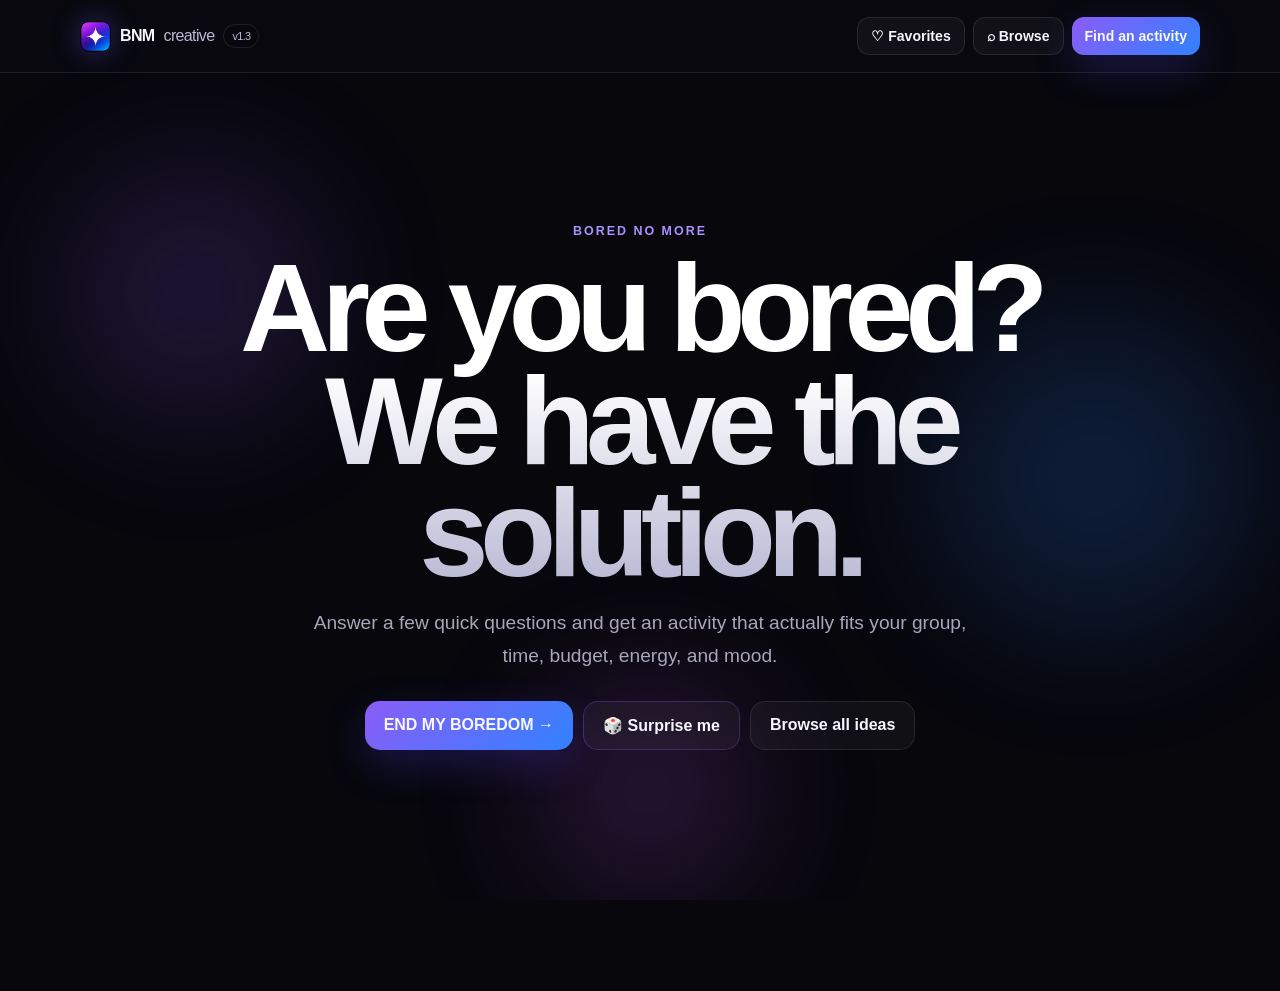
==== index.html @ ad3e674c "Add files via upload" ====
<!doctype html>
<html lang="en">
<head>
  <meta charset="utf-8">
  <meta name="viewport" content="width=device-width,initial-scale=1">
  <meta name="description" content="BNMcreative helps you spend less time scrolling and more time living.">
  <title>BNMcreative — Bored No More</title>
  <link rel="icon" href="assets/favicon.ico?v=1.3" sizes="any">
  <link rel="icon" type="image/png" sizes="32x32" href="assets/favicon-32.png?v=1.3">
  <link rel="apple-touch-icon" href="assets/favicon-192.png?v=1.3">
  <link rel="stylesheet" href="css/variables.css?v=1.3">
  <link rel="stylesheet" href="css/base.css?v=1.3">
  <link rel="stylesheet" href="css/components.css?v=1.3">
  <link rel="stylesheet" href="css/pages.css?v=1.3">

  <!-- Microsoft Clarity analytics -->
  <script type="text/javascript">
    (function(c,l,a,r,i,t,y){
      c[a]=c[a]||function(){(c[a].q=c[a].q||[]).push(arguments)};
      t=l.createElement(r);t.async=1;t.src="https://www.clarity.ms/tag/"+i;
      y=l.getElementsByTagName(r)[0];y.parentNode.insertBefore(t,y);
    })(window, document, "clarity", "script", "xzwenpchvf");
  </script>
</head>
<body>
  <div class="noise"></div>
  <div class="orbs"><span class="orb one"></span><span class="orb two"></span><span class="orb three"></span></div>

  <header class="site-header">
    <div class="container header-inner">
      <button class="logo btn-reset" id="logoHome" aria-label="Go home"><img class="logo-icon" src="assets/favicon-192.png?v=1.3" alt="">BNM<span>creative</span><span class="version">v1.3</span></button>
      <div class="nav-actions">
        <button class="btn btn-ghost btn-small" id="favoritesNav">♡ <span class="label">Favorites</span></button>
        <button class="btn btn-ghost btn-small" id="browseNav">⌕ <span class="label">Browse</span></button>
        <button class="btn btn-primary btn-small" id="startNav">Find an activity</button>
      </div>
    </div>
  </header>

  <main>
    <section id="home" class="page">
      <div class="hero container">
        <div class="hero-content">
          <div class="eyebrow">Bored No More</div>
          <h1>Are you bored?<br>We have the solution.</h1>
          <p>Answer a few quick questions and get an activity that actually fits your group, time, budget, energy, and mood.</p>
          <div class="hero-actions">
            <button class="btn btn-primary" id="startHero">END MY BOREDOM →</button>
            <button class="btn btn-ghost surprise-btn" id="surpriseHero">🎲 Surprise me</button>
            <button class="btn btn-ghost" id="browseHero">Browse all ideas</button>
          </div>
        </div>
      </div>
    </section>

    <section id="questionnaire" class="hidden">
      <div class="question-wrap">
        <div class="panel question-panel">
          <div class="question-head"><span id="questionPercent">0% Complete</span><span id="questionLabel"></span></div>
          <div class="progress-shell"><div class="progress-fill" id="progressFill" style="width:0%"></div></div>
          <h2 id="questionTitle"></h2>
          <div class="options" id="options"></div>
          <div class="question-actions question-actions-back">
            <button class="btn btn-ghost" id="backQuestion">← Back</button>
          </div>
        </div>
      </div>
    </section>

    <section id="loading" class="loading hidden">
      <div>
        <div class="ring"></div>
        <div class="eyebrow">Building your match</div>
        <h2>Finding your perfect activity...</h2>
        <p class="loading-message" id="loadingMessage">Reading your answers...</p>
        <div class="checks">
          <div class="check">Group size understood</div>
          <div class="check">Time and budget compared</div>
          <div class="check">Energy and mood matched</div>
          <div class="check">Best activities ranked</div>
        </div>
      </div>
    </section>

    <section id="results" class="hidden">
      <div class="results-wrap">
        <div class="results-head">
          <div class="eyebrow">Your best match</div>
          <h1>Let's cure that boredom.</h1>
          <p>Only the important information is shown first. Open details when you're ready.</p>
        </div>
        <div id="resultCard"></div>
      </div>
    </section>

    <section id="departure" class="hidden">
      <div class="departure-wrap">
        <div class="departure-mark">✦</div>
        <div class="eyebrow" id="departureEyebrow">Mission accepted</div>
        <h1 id="departureTitle">Go make a memory.</h1>
        <p id="departureCopy">We'll be here when you get back.</p>
        <div class="departure-activity" id="departureActivity"></div>
        <div class="hero-actions">
          <button class="btn btn-primary" id="cameBackButton">I'm back — we did it</button>
          <button class="btn btn-ghost" id="departureHome">I'll come back later</button>
        </div>
      </div>
    </section>

    <section id="complete" class="hidden">
      <div class="complete-wrap">
        <div class="complete-card panel">
          <div class="complete-spark">✦</div>
          <div class="eyebrow">Adventure complete</div>
          <h1 id="completeTitle">How was it?</h1>
          <p id="completeCopy">Give it a quick rating. That's all we need.</p>
          <div class="rating-stars" id="ratingStars" aria-label="Rate this adventure from 1 to 5 stars">
            <button type="button" data-rating="1" aria-label="1 star">★</button>
            <button type="button" data-rating="2" aria-label="2 stars">★</button>
            <button type="button" data-rating="3" aria-label="3 stars">★</button>
            <button type="button" data-rating="4" aria-label="4 stars">★</button>
            <button type="button" data-rating="5" aria-label="5 stars">★</button>
          </div>
          <p class="rating-response" id="ratingResponse"></p>
          <button class="btn btn-primary hidden" id="finishComplete">Back to BNM</button>
        </div>
      </div>
    </section>

    <section id="favorites" class="hidden">
      <div class="browse-wrap">
        <div class="browse-head">
          <div>
            <div class="eyebrow">Saved for later</div>
            <h1>Your favorites.</h1>
            <p>The adventures that made you stop and think, “yeah, I'd do that.”</p>
          </div>
          <button class="btn btn-primary" id="favoritesMatch">Find something new</button>
        </div>
        <div class="result-count" id="favoriteCount"></div>
        <div class="activity-grid" id="favoriteGrid"></div>
      </div>
    </section>

    <section id="browse" class="hidden">
      <div class="browse-wrap">
        <div class="browse-head">
          <div>
            <div class="eyebrow">Activity library</div>
            <h1>Browse ideas.</h1>
            <p>Search and filter without answering the questionnaire.</p>
          </div>
          <div class="browse-head-actions">
            <button class="btn btn-ghost" id="surpriseBrowse">🎲 Surprise me</button>
            <button class="btn btn-primary" id="browseStart">Get a personal match</button>
          </div>
        </div>

        <section class="weekly-section" aria-labelledby="weeklyTitle">
          <div class="section-title-row">
            <div><div class="eyebrow">The weekly edit</div><h2 id="weeklyTitle">This Week's Picks</h2><p>Hand-picked adventures we genuinely think are worth your time.</p></div>
          </div>
          <div class="featured-track" id="featuredTrack"></div>
        </section>

        <section class="spotlight" id="adventureSpotlight"></section>

        <section class="library-section">
          <div class="library-heading"><div><div class="eyebrow">The full collection</div><h2>Find your kind of fun.</h2></div><span class="library-note">No endless scrolling required.</span></div>
          <div class="filter-panel panel">
            <label class="search-shell"><span>⌕</span><input id="searchInput" type="search" placeholder="Search by activity, mood, or supplies..."></label>
            <div class="filter-groups" id="filterGroups"></div>
            <button class="clear-filters" id="clearFilters" type="button">Clear filters</button>
          </div>
          <div class="result-count" id="resultCount"></div>
          <div class="activity-grid" id="activityGrid"></div>
        </section>
      </div>
    </section>
  </main>

  <script src="data/activities.js?v=1.3"></script>
  <script src="data/featured.js?v=1.3"></script>
  <script src="js/personality.js?v=1.3"></script>
  <script src="js/matching.js?v=1.3"></script>
  <script src="js/cards.js?v=1.3"></script>
  <script src="js/questionnaire.js?v=1.3"></script>
  <script src="js/browse.js?v=1.3"></script>
  <script src="js/storage.js?v=1.3"></script>
  <script src="js/adventure.js?v=1.3"></script>
  <script src="js/app.js?v=1.3"></script>
</body>
</html>
---- css/variables.css ----
:root{
  --bg:#07070c;--panel:#11111b;--panel2:#171726;--text:#f8f7ff;--muted:#a8a6ba;
  --line:#ffffff18;--purple:#8b5cf6;--blue:#3182ff;--green:#6ce6a5;--danger:#ff6b82;
  --shadow:0 30px 90px #0009;--radius:24px;
}
---- css/base.css ----
*{box-sizing:border-box}
html{scroll-behavior:smooth}
body{margin:0;min-height:100vh;background:var(--bg);color:var(--text);font-family:Inter,Arial,sans-serif;overflow-x:hidden}
button,input,select{font:inherit}
button{color:inherit}
button:focus-visible,input:focus-visible,select:focus-visible{outline:3px solid #aa8cff;outline-offset:3px}
a{color:inherit}
.hidden{display:none!important}
.container{width:min(1120px,calc(100% - 32px));margin:auto}
.noise{position:fixed;inset:0;z-index:-2;pointer-events:none;opacity:.16;background-image:radial-gradient(#fff .55px,transparent .55px);background-size:18px 18px;mask-image:linear-gradient(#000,transparent 95%)}
.orbs{position:fixed;inset:0;z-index:-3;overflow:hidden;pointer-events:none}
.orb{position:absolute;border-radius:50%;filter:blur(70px);opacity:.18;animation:float 13s ease-in-out infinite}
.orb.one{width:260px;height:260px;background:var(--purple);left:5%;top:18%}
.orb.two{width:320px;height:320px;background:var(--blue);right:2%;top:35%;animation-delay:-5s}
.orb.three{width:220px;height:220px;background:#c85cff;left:42%;bottom:0;animation-delay:-9s}
@keyframes float{50%{transform:translate3d(20px,-24px,0)}}
@keyframes pageIn{from{opacity:0;transform:translateY(12px) scale(.992)}to{opacity:1;transform:none}}
.page{animation:pageIn .42s cubic-bezier(.2,.8,.2,1)}
@media(prefers-reduced-motion:reduce){*,*:before,*:after{animation-duration:.01ms!important;animation-iteration-count:1!important;transition-duration:.01ms!important;scroll-behavior:auto!important}}
---- css/components.css ----
.site-header{position:sticky;top:0;z-index:20;background:#090910cc;backdrop-filter:blur(16px);border-bottom:1px solid var(--line)}
.header-inner{height:72px;display:flex;align-items:center;justify-content:space-between;gap:16px}
.logo{display:flex;align-items:center;gap:9px;font-weight:900;letter-spacing:-.04em}
.logo-icon{width:31px;height:31px;border-radius:10px;object-fit:cover;box-shadow:0 0 28px #725cff66}
.logo span{color:#bdb9d8;font-weight:500}
.version{font-size:.68rem;color:#a7a9bc;border:1px solid var(--line);padding:5px 8px;border-radius:99px}
.nav-actions{display:flex;gap:8px}
.btn{position:relative;overflow:hidden;border:0;border-radius:15px;padding:14px 19px;font-weight:800;cursor:pointer;transition:.2s;user-select:none}
.btn:active{transform:translateY(1px) scale(.985)}
.btn:disabled{opacity:.42;cursor:not-allowed}
.btn:after{content:"";position:absolute;inset:0;background:linear-gradient(115deg,transparent 25%,#ffffff29 48%,transparent 70%);transform:translateX(-130%);transition:transform .55s}
.btn:hover:after{transform:translateX(130%)}
.btn-primary{background:linear-gradient(135deg,var(--purple),var(--blue));box-shadow:0 14px 40px #5948ff3d}
.btn-primary:hover{transform:translateY(-2px);box-shadow:0 18px 50px #5948ff55}
.btn-ghost{background:#ffffff0a;border:1px solid var(--line)}
.btn-ghost:hover{background:#ffffff11;border-color:#ffffff30}
.btn-small{padding:10px 13px;border-radius:12px;font-size:.88rem}
.eyebrow{font-size:.78rem;font-weight:900;letter-spacing:.16em;color:#a991ff;text-transform:uppercase}
.panel{background:linear-gradient(145deg,#171725e8,#0e0e17ef);backdrop-filter:blur(18px);border:1px solid #ffffff20;border-radius:30px;box-shadow:var(--shadow),0 1px 0 #ffffff17 inset}
.chip{display:inline-flex;align-items:center;gap:6px;border:1px solid var(--line);background:#ffffff08;border-radius:999px;padding:8px 11px;font-size:.82rem;color:#d7d5e4}
.match-chip{background:linear-gradient(135deg,#8b5cf62b,#3182ff22);border-color:#9b7cff55;color:#dcd4ff;font-weight:800}
.activity-card{position:relative;overflow:hidden;background:linear-gradient(145deg,#19192b,#0d0d15);border:1px solid #ffffff20;border-radius:28px;padding:26px;box-shadow:0 28px 80px #0008,0 1px 0 #ffffff14 inset}
.activity-card:before{content:"";position:absolute;width:220px;height:220px;border-radius:50%;background:linear-gradient(135deg,var(--purple),var(--blue));filter:blur(80px);opacity:.10;right:-90px;top:-80px;pointer-events:none}
.activity-top{display:flex;justify-content:space-between;gap:18px;align-items:flex-start}
.activity-icon{font-size:2.3rem;line-height:1}
.activity-card h2,.activity-card h3{margin:10px 0 7px;letter-spacing:-.035em}
.activity-card p{color:var(--muted);line-height:1.6}
.meta-row{display:flex;gap:8px;flex-wrap:wrap;margin:18px 0}
.card-actions{display:flex;gap:10px;flex-wrap:wrap}
.details{margin-top:20px;padding-top:20px;border-top:1px solid var(--line);animation:pageIn .25s ease}
.detail-grid{display:grid;grid-template-columns:1fr 1fr;gap:18px}
.detail-section h4{margin:0 0 9px;font-size:.82rem;letter-spacing:.11em;text-transform:uppercase;color:#a991ff}
.detail-section ul,.detail-section ol{margin:0;padding-left:20px;color:#d8d7e1;line-height:1.7}
.why-box{grid-column:1/-1;border:1px solid #8b5cf63d;background:#8b5cf612;border-radius:16px;padding:14px;color:#dcd5ff}
.empty{padding:55px 20px;text-align:center;color:var(--muted)}
.search{width:100%;border:1px solid var(--line);background:#ffffff09;color:#fff;border-radius:15px;padding:14px 16px}
select.search option{background:#171725}
.filter-row{display:grid;grid-template-columns:2fr repeat(4,1fr);gap:10px}
.result-count{color:var(--muted);font-size:.9rem;margin:15px 0}
@media(max-width:800px){.filter-row{grid-template-columns:1fr 1fr}.filter-row .wide{grid-column:1/-1}.detail-grid{grid-template-columns:1fr}}
@media(max-width:580px){.nav-actions .label{display:none}.activity-top{flex-direction:column}.card-actions .btn{width:100%}.filter-row{grid-template-columns:1fr}.filter-row .wide{grid-column:auto}}

.btn-reset{border:0;background:none;color:inherit;padding:0;cursor:pointer}

.activity-card{transition:transform .28s ease,border-color .28s ease,box-shadow .28s ease;animation:cardRise .55s both;animation-delay:var(--delay,0ms)}
.activity-card:hover{transform:translateY(-6px);border-color:#9f83ff66;box-shadow:0 34px 95px #000a,0 0 45px #704cff18}
@keyframes cardRise{from{opacity:0;transform:translateY(16px)}to{opacity:1;transform:none}}
.search-shell{display:flex;align-items:center;gap:10px;border:1px solid #ffffff22;background:#08081188;border-radius:18px;padding:0 16px;transition:.2s}
.search-shell:focus-within{border-color:#9476ff99;box-shadow:0 0 0 4px #8b5cf618}
.search-shell input{width:100%;border:0;outline:0;background:transparent;color:#fff;padding:17px 0;font:inherit}
.search-shell input::placeholder{color:#858397}
.filter-panel{padding:18px;display:grid;gap:18px}
.filter-groups{display:grid;gap:15px}
.filter-group{display:grid;grid-template-columns:90px 1fr;gap:12px;align-items:center}
.filter-label{font-size:.72rem;letter-spacing:.14em;text-transform:uppercase;color:#8f8ca4;font-weight:900}
.filter-pills{display:flex;flex-wrap:wrap;gap:8px}
.filter-pill{border:1px solid var(--line);background:#ffffff08;color:#d9d7e5;border-radius:999px;padding:9px 13px;font-weight:700;cursor:pointer;transition:.2s}
.filter-pill:hover{background:#ffffff10;transform:translateY(-1px)}
.filter-pill.active{background:linear-gradient(135deg,#8b5cf640,#3182ff2b);border-color:#a487ff88;color:#fff;box-shadow:0 8px 25px #654dff1f}
.clear-filters{justify-self:start;border:0;background:none;color:#aaa7bb;cursor:pointer;padding:0;font-weight:700}
.clear-filters:hover{color:#fff}
.text-link{border:0;background:none;color:#c5b7ff;padding:0;font-weight:900;cursor:pointer}
@media(max-width:650px){.filter-group{grid-template-columns:1fr}.filter-label{margin-top:3px}}


.activity-tools{display:flex;gap:8px;align-items:center;position:relative;z-index:2}
.favorite-btn{width:42px;height:42px;border-radius:50%;border:1px solid var(--line);background:#ffffff08;color:#d9d7e5;font-size:1.45rem;cursor:pointer;transition:.2s;display:grid;place-items:center}
.favorite-btn:hover{transform:translateY(-2px) scale(1.04);border-color:#a487ff88;background:#8b5cf61c}
.favorite-btn.saved{color:#e6b5ff;border-color:#a487ff88;background:linear-gradient(135deg,#8b5cf63c,#3182ff27);box-shadow:0 8px 28px #7359ff24}
.surprise-btn{border-color:#8b5cf64a}
.browse-head-actions{display:flex;gap:10px;flex-wrap:wrap}
.rating-stars{display:flex;justify-content:center;gap:8px;margin:28px 0 12px}
.rating-stars button{border:0;background:none;color:#ffffff28;font-size:clamp(2.2rem,7vw,3.4rem);cursor:pointer;transition:.18s;padding:2px}
.rating-stars button:hover,.rating-stars button.selected{color:#c9a7ff;transform:translateY(-3px) scale(1.08);text-shadow:0 0 25px #8b5cf688}
.rating-response{min-height:28px;color:#d8d5e5;font-weight:700}
.departure-activity{display:inline-grid;grid-template-columns:auto auto;gap:2px 12px;align-items:center;margin:25px auto 32px;padding:16px 20px;border:1px solid var(--line);background:#ffffff08;border-radius:18px;text-align:left}
.departure-activity>span{font-size:2rem;grid-row:1/3}
.departure-activity strong{font-size:1rem}
.departure-activity small{color:var(--muted)}
@media(max-width:580px){.activity-tools{width:100%;justify-content:space-between}.browse-head-actions{width:100%}.browse-head-actions .btn{flex:1}}
---- css/pages.css ----
main{padding-bottom:90px}
.hero{min-height:calc(100vh - 72px);display:grid;place-items:center;text-align:center;padding:70px 0}
.hero-content{max-width:900px}
.hero h1{font-size:clamp(3.4rem,10vw,7.8rem);margin:14px 0 18px;line-height:.9;letter-spacing:-.07em;background:linear-gradient(180deg,#fff 35%,#b9b8d4);-webkit-background-clip:text;background-clip:text;color:transparent}
.hero p{color:var(--muted);font-size:clamp(1rem,2vw,1.2rem);line-height:1.7;max-width:670px;margin:0 auto 28px}
.hero-actions{display:flex;justify-content:center;gap:10px;flex-wrap:wrap}
.question-wrap{width:min(760px,calc(100% - 32px));margin:55px auto}
.question-panel{padding:28px}
.progress-shell{height:8px;background:#ffffff0c;border-radius:99px;overflow:hidden;margin-bottom:28px}
.progress-fill{height:100%;background:linear-gradient(90deg,var(--purple),var(--blue));transition:.35s;box-shadow:0 0 16px #795cff}
.question-head{display:flex;justify-content:space-between;color:var(--muted);font-size:.85rem}
.question-panel h2{font-size:clamp(1.8rem,5vw,3rem);letter-spacing:-.04em;margin:14px 0 22px}
.options{display:grid;grid-template-columns:1fr 1fr;gap:12px}
.option{position:relative;min-height:76px;text-align:left;border:1px solid var(--line);background:#ffffff0b;color:#fff;border-radius:18px;padding:16px 46px 16px 16px;font-weight:800;cursor:pointer;transition:.2s}
.option:hover{transform:translateY(-2px);border-color:#ffffff35;background:#ffffff10}
.option:after{content:"";position:absolute;right:17px;top:50%;width:18px;height:18px;border:2px solid #ffffff35;border-radius:50%;transform:translateY(-50%)}
.option.selected{border-color:#9c7cff;background:linear-gradient(135deg,#8b5cf638,#2f80ff24)}
.option.selected:after{border-color:#a98aff;background:linear-gradient(135deg,var(--purple),var(--blue));box-shadow:inset 0 0 0 4px #171725}
.question-actions{display:flex;justify-content:space-between;margin-top:22px}
.loading{min-height:calc(100vh - 72px);display:grid;place-items:center;text-align:center}
.ring{position:relative;width:86px;height:86px;border:5px solid #ffffff14;border-top-color:var(--purple);border-right-color:var(--blue);border-radius:50%;margin:0 auto 25px;animation:spin .85s linear infinite;box-shadow:0 0 40px #7358ff3d}
.ring:after{content:"✦";position:absolute;inset:13px;display:grid;place-items:center;border-radius:50%;background:#101019;color:#c7b9ff;font-size:1.3rem;animation:spin .85s linear infinite reverse}
@keyframes spin{to{transform:rotate(360deg)}}
.loading-message{color:var(--muted);min-height:24px}
.checks{display:grid;gap:8px;width:min(360px,80vw);margin:20px auto}
.check{border:1px solid var(--line);border-radius:14px;padding:11px;color:#77798e}
.check.done{color:#78f1b1;border-color:#78f1b155;background:#78f1b10d}
.results-wrap{width:min(820px,calc(100% - 32px));margin:45px auto}
.results-head{text-align:center;margin-bottom:22px}
.results-head h1{font-size:clamp(2.4rem,7vw,4.5rem);letter-spacing:-.055em;margin:10px 0}
.results-head p{color:var(--muted)}
.browse-wrap{width:min(1120px,calc(100% - 32px));margin:42px auto}
.browse-head{display:flex;justify-content:space-between;gap:18px;align-items:end;margin-bottom:20px}
.browse-head h1{font-size:clamp(2.3rem,6vw,4.4rem);letter-spacing:-.05em;margin:8px 0}
.browse-head p{color:var(--muted);margin:0}
.activity-grid{display:grid;grid-template-columns:repeat(2,minmax(0,1fr));gap:16px}
@media(max-width:760px){.options{grid-template-columns:1fr}.activity-grid{grid-template-columns:1fr}.browse-head{align-items:start;flex-direction:column}}

.weekly-section{margin:38px 0 24px}
.section-title-row h2,.library-heading h2{font-size:clamp(2rem,5vw,3.8rem);letter-spacing:-.05em;margin:7px 0}
.section-title-row p{color:var(--muted);margin:0 0 18px}
.featured-track{display:grid;grid-template-columns:repeat(4,1fr);gap:13px}
.featured-card{position:relative;overflow:hidden;min-height:300px;padding:22px;border-radius:24px;border:1px solid #ffffff1f;background:linear-gradient(155deg,#1b1b2e,#0c0c14);animation:cardRise .55s both;animation-delay:var(--delay);transition:.28s}
.featured-card:hover{transform:translateY(-7px) rotate(-.3deg);border-color:#9377ff77;box-shadow:0 28px 70px #0009}
.featured-number{position:absolute;right:16px;top:10px;font-size:3.3rem;font-weight:950;color:#ffffff08;letter-spacing:-.08em}
.featured-badge{display:inline-flex;border:1px solid #a98cff55;background:#8b5cf61f;color:#d5c9ff;border-radius:999px;padding:7px 10px;font-size:.7rem;font-weight:900;text-transform:uppercase;letter-spacing:.08em}
.featured-icon{font-size:2.5rem;margin-top:38px}.featured-card h3{font-size:1.35rem;margin:12px 0 7px}.featured-card p{color:var(--muted);line-height:1.55;min-height:72px}
.spotlight{position:relative;display:grid;grid-template-columns:1.45fr .75fr;gap:36px;margin:28px 0 65px;padding:clamp(28px,5vw,58px);overflow:hidden;border:1px solid #ffffff25;border-radius:34px;background:radial-gradient(circle at 15% 15%,#8b5cf62c,transparent 37%),linear-gradient(135deg,#171728,#090910);box-shadow:0 35px 100px #0009}
.spotlight:after{content:"BNM WEEKLY";position:absolute;right:-15px;bottom:-26px;font-size:clamp(4rem,11vw,9rem);font-weight:950;letter-spacing:-.08em;color:#ffffff035;white-space:nowrap;pointer-events:none}
.spotlight.spotlight-expanded:after{display:none}
.spotlight.spotlight-expanded{display:block;padding:clamp(18px,3vw,32px);overflow:visible}
.spotlight-copy{position:relative;z-index:1}.spotlight-copy h2{font-size:clamp(3rem,7vw,6.2rem);line-height:.9;letter-spacing:-.07em;margin:12px 0 24px;max-width:720px}.spotlight-intro{font-size:1.08rem;line-height:1.75;color:#d4d1df;max-width:700px}.spotlight-why{display:grid;gap:6px;margin:24px 0;color:#dcd8e8}.spotlight-why span{font-size:.72rem;letter-spacing:.14em;text-transform:uppercase;color:#a991ff;font-weight:900}
.mission-note{position:relative;align-self:center;transform:rotate(2deg);background:#eee8d9;color:#1b1920;padding:34px 27px 27px;border-radius:4px;box-shadow:0 24px 55px #0008;font-family:Georgia,serif;z-index:1}.mission-note span{display:block;text-transform:uppercase;letter-spacing:.15em;font:800 .7rem/1 sans-serif;color:#6f35b7}.mission-note strong{display:block;font-size:1.65rem;line-height:1.25;margin:15px 0}.mission-note p{line-height:1.6;color:#55505b}.mission-tape{position:absolute;width:90px;height:27px;background:#c9b6edaa;top:-13px;left:50%;transform:translateX(-50%) rotate(-3deg)}
.library-section{margin-top:30px}.library-heading{display:flex;justify-content:space-between;align-items:end;gap:20px;margin-bottom:18px}.library-note{color:var(--muted);padding-bottom:10px}.result-count{margin:20px 2px;color:#bbb8c9;font-weight:700}
.empty strong{display:block;font-size:1.5rem;color:#fff;margin-bottom:8px}.empty p{margin:0}
@media(max-width:950px){.featured-track{grid-template-columns:1fr 1fr}.spotlight{grid-template-columns:1fr}.mission-note{max-width:440px;transform:rotate(1deg)}}
@media(max-width:600px){.featured-track{display:flex;overflow-x:auto;scroll-snap-type:x mandatory;padding-bottom:8px}.featured-card{min-width:82vw;scroll-snap-align:start}.library-heading{align-items:start;flex-direction:column}.library-note{padding:0}.spotlight{padding:28px 20px}.spotlight-copy h2{font-size:3.15rem}}


.departure-wrap,.complete-wrap{min-height:calc(100vh - 72px);display:grid;place-items:center;text-align:center;width:min(820px,calc(100% - 32px));margin:auto;padding:60px 0}
.departure-wrap{display:flex;flex-direction:column;justify-content:center}
.departure-mark,.complete-spark{font-size:4rem;color:#bca5ff;text-shadow:0 0 45px #8b5cf67d}
.departure-wrap h1{font-size:clamp(3.2rem,9vw,7rem);line-height:.94;letter-spacing:-.07em;margin:12px 0}
.departure-wrap>p{max-width:620px;color:var(--muted);font-size:1.12rem;line-height:1.7;margin:0 auto}
.complete-card{width:min(650px,100%);padding:clamp(28px,5vw,54px)}
.complete-card h1{font-size:clamp(2.6rem,7vw,4.8rem);letter-spacing:-.055em;margin:12px 0}
.complete-card>p{color:var(--muted);line-height:1.6}
#favorites .activity-grid{margin-top:18px}
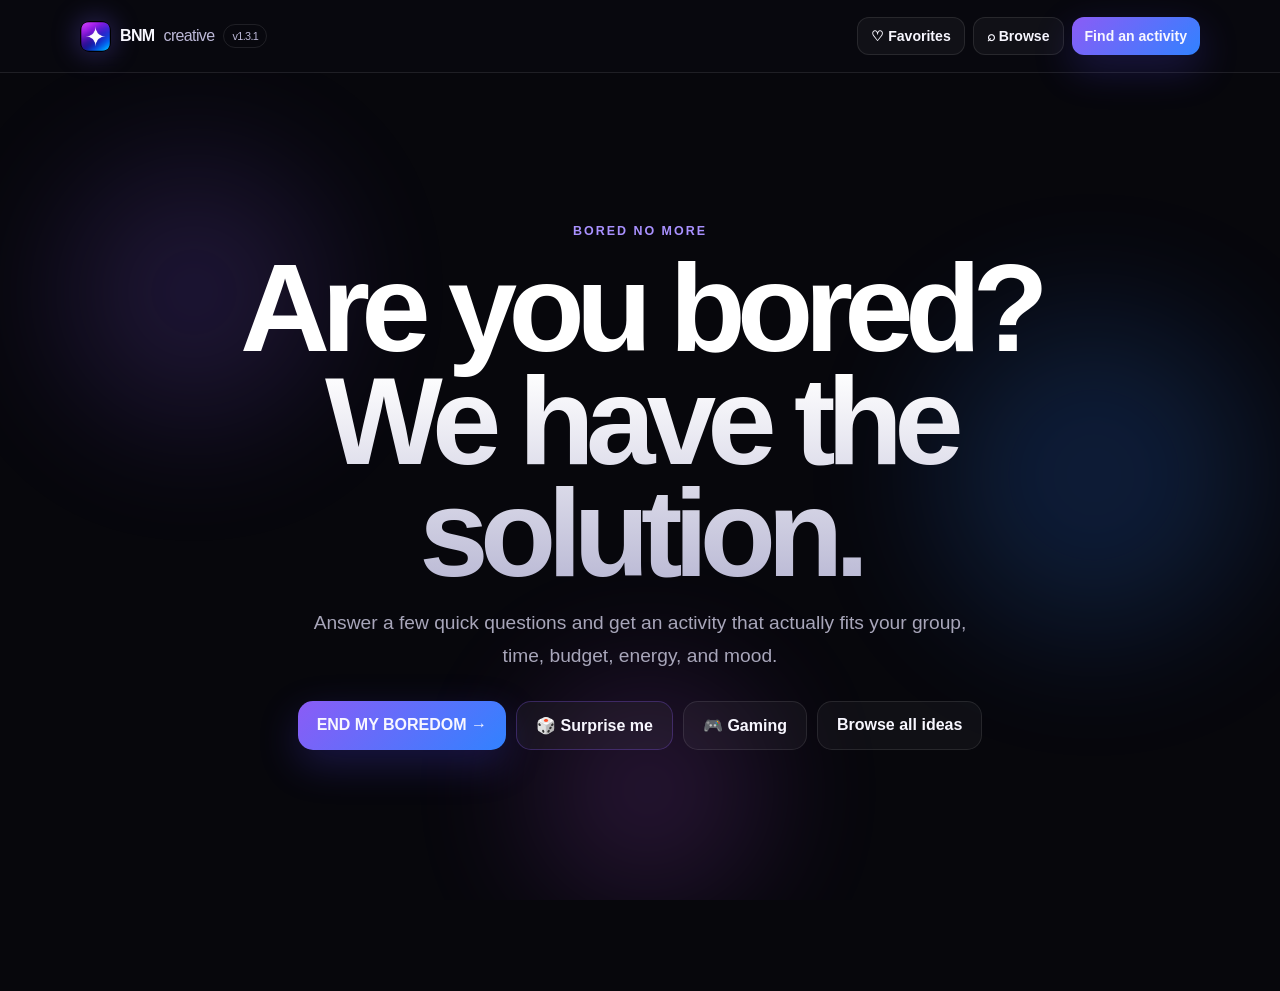
==== commit be7e1d1c: "Add files via upload" ====
--- a/index.html
+++ b/index.html
@@ -5,13 +5,13 @@
   <meta name="viewport" content="width=device-width,initial-scale=1">
   <meta name="description" content="BNMcreative helps you spend less time scrolling and more time living.">
   <title>BNMcreative — Bored No More</title>
-  <link rel="icon" href="assets/favicon.ico?v=1.3" sizes="any">
-  <link rel="icon" type="image/png" sizes="32x32" href="assets/favicon-32.png?v=1.3">
-  <link rel="apple-touch-icon" href="assets/favicon-192.png?v=1.3">
-  <link rel="stylesheet" href="css/variables.css?v=1.3">
-  <link rel="stylesheet" href="css/base.css?v=1.3">
-  <link rel="stylesheet" href="css/components.css?v=1.3">
-  <link rel="stylesheet" href="css/pages.css?v=1.3">
+  <link rel="icon" href="assets/favicon.ico?v=1.3.1" sizes="any">
+  <link rel="icon" type="image/png" sizes="32x32" href="assets/favicon-32.png?v=1.3.1">
+  <link rel="apple-touch-icon" href="assets/favicon-192.png?v=1.3.1">
+  <link rel="stylesheet" href="css/variables.css?v=1.3.1">
+  <link rel="stylesheet" href="css/base.css?v=1.3.1">
+  <link rel="stylesheet" href="css/components.css?v=1.3.1">
+  <link rel="stylesheet" href="css/pages.css?v=1.3.1">
 
   <!-- Microsoft Clarity analytics -->
   <script type="text/javascript">
@@ -28,7 +28,7 @@
 
   <header class="site-header">
     <div class="container header-inner">
-      <button class="logo btn-reset" id="logoHome" aria-label="Go home"><img class="logo-icon" src="assets/favicon-192.png?v=1.3" alt="">BNM<span>creative</span><span class="version">v1.3</span></button>
+      <button class="logo btn-reset" id="logoHome" aria-label="Go home"><img class="logo-icon" src="assets/favicon-192.png?v=1.3.1" alt="">BNM<span>creative</span><span class="version">v1.3.1</span></button>
       <div class="nav-actions">
         <button class="btn btn-ghost btn-small" id="favoritesNav">♡ <span class="label">Favorites</span></button>
         <button class="btn btn-ghost btn-small" id="browseNav">⌕ <span class="label">Browse</span></button>
@@ -46,7 +46,7 @@
           <p>Answer a few quick questions and get an activity that actually fits your group, time, budget, energy, and mood.</p>
           <div class="hero-actions">
             <button class="btn btn-primary" id="startHero">END MY BOREDOM →</button>
-            <button class="btn btn-ghost surprise-btn" id="surpriseHero">🎲 Surprise me</button>
+            <button class="btn btn-ghost surprise-btn" id="surpriseHero">🎲 Surprise me</button><button class="btn btn-ghost" id="gamingHero">🎮 Gaming</button>
             <button class="btn btn-ghost" id="browseHero">Browse all ideas</button>
           </div>
         </div>
@@ -127,6 +127,9 @@
       </div>
     </section>
 
+
+    <section id="gaming" class="hidden"><div class="browse-wrap"><button class="back-link" id="gamingBack">← Back</button><div class="browse-head"><div><div class="eyebrow">BNM Gaming</div><h1>Stop deciding. Start playing.</h1><p>Pick a game. BNM gives you the challenge.</p></div><button class="btn btn-ghost" id="gamingRandom">🎲 Decide for us</button></div><div class="game-picker" id="gamePicker"></div><div id="gamingResult"></div></div></section>
+    <section id="quickSetup" class="hidden"><div class="results-wrap"><button class="back-link" id="quickSetupBack">← Back</button><div class="results-head"><div class="eyebrow">Zero-Setup</div><h1 id="quickSetupTitle">Game ready.</h1><p>BNM handled the planning. You just play.</p></div><div id="quickSetupCard"></div></div></section>
     <section id="favorites" class="hidden">
       <div class="browse-wrap">
         <div class="browse-head">
@@ -179,15 +182,15 @@
     </section>
   </main>
 
-  <script src="data/activities.js?v=1.3"></script>
-  <script src="data/featured.js?v=1.3"></script>
-  <script src="js/personality.js?v=1.3"></script>
-  <script src="js/matching.js?v=1.3"></script>
-  <script src="js/cards.js?v=1.3"></script>
-  <script src="js/questionnaire.js?v=1.3"></script>
-  <script src="js/browse.js?v=1.3"></script>
-  <script src="js/storage.js?v=1.3"></script>
-  <script src="js/adventure.js?v=1.3"></script>
-  <script src="js/app.js?v=1.3"></script>
+  <script src="data/activities.js?v=1.3.1"></script>
+  <script src="data/featured.js?v=1.3.1"></script>
+  <script src="js/personality.js?v=1.3.1"></script>
+  <script src="js/matching.js?v=1.3.1"></script>
+  <script src="js/cards.js?v=1.3.1"></script>
+  <script src="js/questionnaire.js?v=1.3.1"></script>
+  <script src="js/browse.js?v=1.3.1"></script>
+  <script src="js/storage.js?v=1.3.1"></script><script src="data/game-challenges.js?v=1.3.1"></script><script src="js/gaming.js?v=1.3.1"></script><script src="js/zero-setup.js?v=1.3.1"></script>
+  <script src="js/adventure.js?v=1.3.1"></script>
+  <script src="js/app.js?v=1.3.1"></script>
 </body>
 </html>
--- a/css/components.css
+++ b/css/components.css
@@ -79,3 +79,5 @@
 .departure-activity strong{font-size:1rem}
 .departure-activity small{color:var(--muted)}
 @media(max-width:580px){.activity-tools{width:100%;justify-content:space-between}.browse-head-actions{width:100%}.browse-head-actions .btn{flex:1}}
+
+.game-picker{display:grid;grid-template-columns:repeat(5,1fr);gap:12px;margin:28px 0}.game-tile{min-height:125px;border:1px solid var(--line);background:#ffffff07;border-radius:20px;color:var(--text);cursor:pointer;display:flex;flex-direction:column;align-items:flex-start;padding:18px;transition:.2s}.game-tile:hover,.game-tile.active{transform:translateY(-4px);border-color:#9c7cff80}.game-tile span{font-size:2rem;margin-bottom:auto}.game-tile small{color:var(--muted);margin-top:4px}.game-card,.setup-card{max-width:820px;margin:25px auto;padding:clamp(24px,4vw,42px)}.game-card h2{font-size:clamp(2.2rem,6vw,4rem);letter-spacing:-.05em;margin:10px 0}.bonus-box{padding:16px 18px;border:1px solid #8b5cf64c;border-radius:15px;background:#8b5cf615;display:flex;flex-direction:column;gap:5px;margin:18px 0}.bonus-box small{color:#bca5ff;font-weight:900}.setup-list{display:grid;gap:10px;margin:22px 0}.setup-list>div{display:grid;grid-template-columns:34px 1fr;gap:10px;padding:13px;border:1px solid var(--line);border-radius:13px;background:#ffffff05}.setup-list span{font-weight:900;color:#bca5ff}.setup-list p{margin:0}@media(max-width:850px){.game-picker{grid-template-columns:repeat(2,1fr)}}
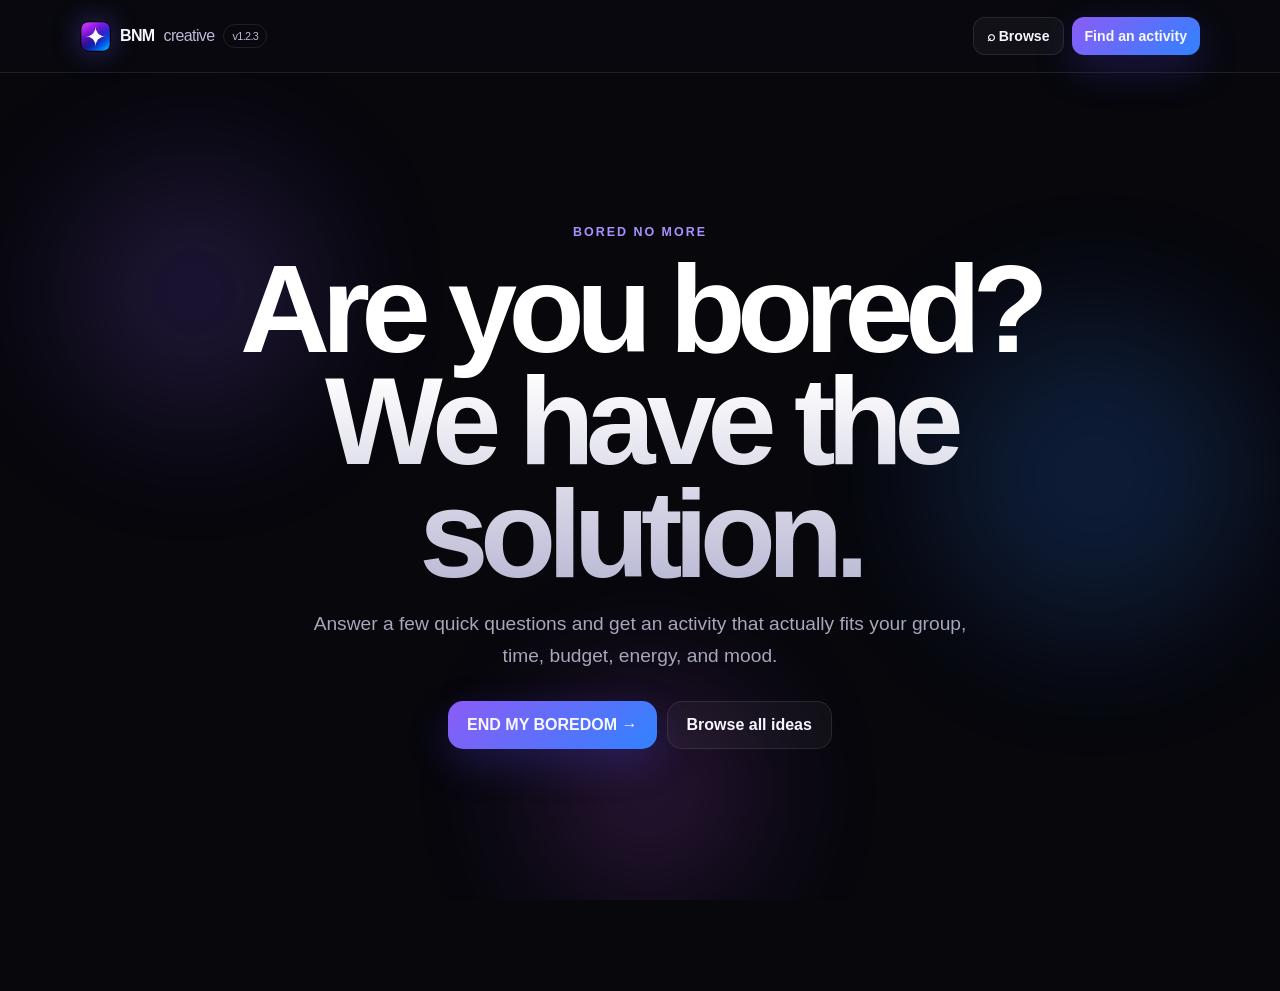
==== commit 5dfb76b8: "Add files via upload" ====
--- a/index.html
+++ b/index.html
@@ -5,22 +5,13 @@
   <meta name="viewport" content="width=device-width,initial-scale=1">
   <meta name="description" content="BNMcreative helps you spend less time scrolling and more time living.">
   <title>BNMcreative — Bored No More</title>
-  <link rel="icon" href="assets/favicon.ico?v=1.3.1" sizes="any">
-  <link rel="icon" type="image/png" sizes="32x32" href="assets/favicon-32.png?v=1.3.1">
-  <link rel="apple-touch-icon" href="assets/favicon-192.png?v=1.3.1">
-  <link rel="stylesheet" href="css/variables.css?v=1.3.1">
-  <link rel="stylesheet" href="css/base.css?v=1.3.1">
-  <link rel="stylesheet" href="css/components.css?v=1.3.1">
-  <link rel="stylesheet" href="css/pages.css?v=1.3.1">
-
-  <!-- Microsoft Clarity analytics -->
-  <script type="text/javascript">
-    (function(c,l,a,r,i,t,y){
-      c[a]=c[a]||function(){(c[a].q=c[a].q||[]).push(arguments)};
-      t=l.createElement(r);t.async=1;t.src="https://www.clarity.ms/tag/"+i;
-      y=l.getElementsByTagName(r)[0];y.parentNode.insertBefore(t,y);
-    })(window, document, "clarity", "script", "xzwenpchvf");
-  </script>
+  <link rel="icon" href="assets/favicon.ico?v=1.2.3" sizes="any">
+  <link rel="icon" type="image/png" sizes="32x32" href="assets/favicon-32.png?v=1.2.3">
+  <link rel="apple-touch-icon" href="assets/favicon-192.png?v=1.2.3">
+  <link rel="stylesheet" href="css/variables.css?v=1.2.3">
+  <link rel="stylesheet" href="css/base.css?v=1.2.3">
+  <link rel="stylesheet" href="css/components.css?v=1.2.3">
+  <link rel="stylesheet" href="css/pages.css?v=1.2.3">
 </head>
 <body>
   <div class="noise"></div>
@@ -28,9 +19,8 @@
 
   <header class="site-header">
     <div class="container header-inner">
-      <button class="logo btn-reset" id="logoHome" aria-label="Go home"><img class="logo-icon" src="assets/favicon-192.png?v=1.3.1" alt="">BNM<span>creative</span><span class="version">v1.3.1</span></button>
+      <button class="logo btn-reset" id="logoHome" aria-label="Go home"><img class="logo-icon" src="assets/favicon-192.png?v=1.2.3" alt="">BNM<span>creative</span><span class="version">v1.2.3</span></button>
       <div class="nav-actions">
-        <button class="btn btn-ghost btn-small" id="favoritesNav">♡ <span class="label">Favorites</span></button>
         <button class="btn btn-ghost btn-small" id="browseNav">⌕ <span class="label">Browse</span></button>
         <button class="btn btn-primary btn-small" id="startNav">Find an activity</button>
       </div>
@@ -46,7 +36,6 @@
           <p>Answer a few quick questions and get an activity that actually fits your group, time, budget, energy, and mood.</p>
           <div class="hero-actions">
             <button class="btn btn-primary" id="startHero">END MY BOREDOM →</button>
-            <button class="btn btn-ghost surprise-btn" id="surpriseHero">🎲 Surprise me</button><button class="btn btn-ghost" id="gamingHero">🎮 Gaming</button>
             <button class="btn btn-ghost" id="browseHero">Browse all ideas</button>
           </div>
         </div>
@@ -93,58 +82,6 @@
       </div>
     </section>
 
-    <section id="departure" class="hidden">
-      <div class="departure-wrap">
-        <div class="departure-mark">✦</div>
-        <div class="eyebrow" id="departureEyebrow">Mission accepted</div>
-        <h1 id="departureTitle">Go make a memory.</h1>
-        <p id="departureCopy">We'll be here when you get back.</p>
-        <div class="departure-activity" id="departureActivity"></div>
-        <div class="hero-actions">
-          <button class="btn btn-primary" id="cameBackButton">I'm back — we did it</button>
-          <button class="btn btn-ghost" id="departureHome">I'll come back later</button>
-        </div>
-      </div>
-    </section>
-
-    <section id="complete" class="hidden">
-      <div class="complete-wrap">
-        <div class="complete-card panel">
-          <div class="complete-spark">✦</div>
-          <div class="eyebrow">Adventure complete</div>
-          <h1 id="completeTitle">How was it?</h1>
-          <p id="completeCopy">Give it a quick rating. That's all we need.</p>
-          <div class="rating-stars" id="ratingStars" aria-label="Rate this adventure from 1 to 5 stars">
-            <button type="button" data-rating="1" aria-label="1 star">★</button>
-            <button type="button" data-rating="2" aria-label="2 stars">★</button>
-            <button type="button" data-rating="3" aria-label="3 stars">★</button>
-            <button type="button" data-rating="4" aria-label="4 stars">★</button>
-            <button type="button" data-rating="5" aria-label="5 stars">★</button>
-          </div>
-          <p class="rating-response" id="ratingResponse"></p>
-          <button class="btn btn-primary hidden" id="finishComplete">Back to BNM</button>
-        </div>
-      </div>
-    </section>
-
-
-    <section id="gaming" class="hidden"><div class="browse-wrap"><button class="back-link" id="gamingBack">← Back</button><div class="browse-head"><div><div class="eyebrow">BNM Gaming</div><h1>Stop deciding. Start playing.</h1><p>Pick a game. BNM gives you the challenge.</p></div><button class="btn btn-ghost" id="gamingRandom">🎲 Decide for us</button></div><div class="game-picker" id="gamePicker"></div><div id="gamingResult"></div></div></section>
-    <section id="quickSetup" class="hidden"><div class="results-wrap"><button class="back-link" id="quickSetupBack">← Back</button><div class="results-head"><div class="eyebrow">Zero-Setup</div><h1 id="quickSetupTitle">Game ready.</h1><p>BNM handled the planning. You just play.</p></div><div id="quickSetupCard"></div></div></section>
-    <section id="favorites" class="hidden">
-      <div class="browse-wrap">
-        <div class="browse-head">
-          <div>
-            <div class="eyebrow">Saved for later</div>
-            <h1>Your favorites.</h1>
-            <p>The adventures that made you stop and think, “yeah, I'd do that.”</p>
-          </div>
-          <button class="btn btn-primary" id="favoritesMatch">Find something new</button>
-        </div>
-        <div class="result-count" id="favoriteCount"></div>
-        <div class="activity-grid" id="favoriteGrid"></div>
-      </div>
-    </section>
-
     <section id="browse" class="hidden">
       <div class="browse-wrap">
         <div class="browse-head">
@@ -153,10 +90,7 @@
             <h1>Browse ideas.</h1>
             <p>Search and filter without answering the questionnaire.</p>
           </div>
-          <div class="browse-head-actions">
-            <button class="btn btn-ghost" id="surpriseBrowse">🎲 Surprise me</button>
-            <button class="btn btn-primary" id="browseStart">Get a personal match</button>
-          </div>
+          <button class="btn btn-primary" id="browseStart">Get a personal match</button>
         </div>
 
         <section class="weekly-section" aria-labelledby="weeklyTitle">
@@ -182,15 +116,13 @@
     </section>
   </main>
 
-  <script src="data/activities.js?v=1.3.1"></script>
-  <script src="data/featured.js?v=1.3.1"></script>
-  <script src="js/personality.js?v=1.3.1"></script>
-  <script src="js/matching.js?v=1.3.1"></script>
-  <script src="js/cards.js?v=1.3.1"></script>
-  <script src="js/questionnaire.js?v=1.3.1"></script>
-  <script src="js/browse.js?v=1.3.1"></script>
-  <script src="js/storage.js?v=1.3.1"></script><script src="data/game-challenges.js?v=1.3.1"></script><script src="js/gaming.js?v=1.3.1"></script><script src="js/zero-setup.js?v=1.3.1"></script>
-  <script src="js/adventure.js?v=1.3.1"></script>
-  <script src="js/app.js?v=1.3.1"></script>
+  <script src="data/activities.js?v=1.2.3"></script>
+  <script src="data/featured.js?v=1.2.3"></script>
+  <script src="js/personality.js?v=1.2.3"></script>
+  <script src="js/matching.js?v=1.2.3"></script>
+  <script src="js/cards.js?v=1.2.3"></script>
+  <script src="js/questionnaire.js?v=1.2.3"></script>
+  <script src="js/browse.js?v=1.2.3"></script>
+  <script src="js/app.js?v=1.2.3"></script>
 </body>
 </html>
--- a/css/components.css
+++ b/css/components.css
@@ -62,22 +62,3 @@
 .clear-filters:hover{color:#fff}
 .text-link{border:0;background:none;color:#c5b7ff;padding:0;font-weight:900;cursor:pointer}
 @media(max-width:650px){.filter-group{grid-template-columns:1fr}.filter-label{margin-top:3px}}
-
-
-.activity-tools{display:flex;gap:8px;align-items:center;position:relative;z-index:2}
-.favorite-btn{width:42px;height:42px;border-radius:50%;border:1px solid var(--line);background:#ffffff08;color:#d9d7e5;font-size:1.45rem;cursor:pointer;transition:.2s;display:grid;place-items:center}
-.favorite-btn:hover{transform:translateY(-2px) scale(1.04);border-color:#a487ff88;background:#8b5cf61c}
-.favorite-btn.saved{color:#e6b5ff;border-color:#a487ff88;background:linear-gradient(135deg,#8b5cf63c,#3182ff27);box-shadow:0 8px 28px #7359ff24}
-.surprise-btn{border-color:#8b5cf64a}
-.browse-head-actions{display:flex;gap:10px;flex-wrap:wrap}
-.rating-stars{display:flex;justify-content:center;gap:8px;margin:28px 0 12px}
-.rating-stars button{border:0;background:none;color:#ffffff28;font-size:clamp(2.2rem,7vw,3.4rem);cursor:pointer;transition:.18s;padding:2px}
-.rating-stars button:hover,.rating-stars button.selected{color:#c9a7ff;transform:translateY(-3px) scale(1.08);text-shadow:0 0 25px #8b5cf688}
-.rating-response{min-height:28px;color:#d8d5e5;font-weight:700}
-.departure-activity{display:inline-grid;grid-template-columns:auto auto;gap:2px 12px;align-items:center;margin:25px auto 32px;padding:16px 20px;border:1px solid var(--line);background:#ffffff08;border-radius:18px;text-align:left}
-.departure-activity>span{font-size:2rem;grid-row:1/3}
-.departure-activity strong{font-size:1rem}
-.departure-activity small{color:var(--muted)}
-@media(max-width:580px){.activity-tools{width:100%;justify-content:space-between}.browse-head-actions{width:100%}.browse-head-actions .btn{flex:1}}
-
-.game-picker{display:grid;grid-template-columns:repeat(5,1fr);gap:12px;margin:28px 0}.game-tile{min-height:125px;border:1px solid var(--line);background:#ffffff07;border-radius:20px;color:var(--text);cursor:pointer;display:flex;flex-direction:column;align-items:flex-start;padding:18px;transition:.2s}.game-tile:hover,.game-tile.active{transform:translateY(-4px);border-color:#9c7cff80}.game-tile span{font-size:2rem;margin-bottom:auto}.game-tile small{color:var(--muted);margin-top:4px}.game-card,.setup-card{max-width:820px;margin:25px auto;padding:clamp(24px,4vw,42px)}.game-card h2{font-size:clamp(2.2rem,6vw,4rem);letter-spacing:-.05em;margin:10px 0}.bonus-box{padding:16px 18px;border:1px solid #8b5cf64c;border-radius:15px;background:#8b5cf615;display:flex;flex-direction:column;gap:5px;margin:18px 0}.bonus-box small{color:#bca5ff;font-weight:900}.setup-list{display:grid;gap:10px;margin:22px 0}.setup-list>div{display:grid;grid-template-columns:34px 1fr;gap:10px;padding:13px;border:1px solid var(--line);border-radius:13px;background:#ffffff05}.setup-list span{font-weight:900;color:#bca5ff}.setup-list p{margin:0}@media(max-width:850px){.game-picker{grid-template-columns:repeat(2,1fr)}}
--- a/css/pages.css
+++ b/css/pages.css
@@ -56,14 +56,3 @@
 .empty strong{display:block;font-size:1.5rem;color:#fff;margin-bottom:8px}.empty p{margin:0}
 @media(max-width:950px){.featured-track{grid-template-columns:1fr 1fr}.spotlight{grid-template-columns:1fr}.mission-note{max-width:440px;transform:rotate(1deg)}}
 @media(max-width:600px){.featured-track{display:flex;overflow-x:auto;scroll-snap-type:x mandatory;padding-bottom:8px}.featured-card{min-width:82vw;scroll-snap-align:start}.library-heading{align-items:start;flex-direction:column}.library-note{padding:0}.spotlight{padding:28px 20px}.spotlight-copy h2{font-size:3.15rem}}
-
-
-.departure-wrap,.complete-wrap{min-height:calc(100vh - 72px);display:grid;place-items:center;text-align:center;width:min(820px,calc(100% - 32px));margin:auto;padding:60px 0}
-.departure-wrap{display:flex;flex-direction:column;justify-content:center}
-.departure-mark,.complete-spark{font-size:4rem;color:#bca5ff;text-shadow:0 0 45px #8b5cf67d}
-.departure-wrap h1{font-size:clamp(3.2rem,9vw,7rem);line-height:.94;letter-spacing:-.07em;margin:12px 0}
-.departure-wrap>p{max-width:620px;color:var(--muted);font-size:1.12rem;line-height:1.7;margin:0 auto}
-.complete-card{width:min(650px,100%);padding:clamp(28px,5vw,54px)}
-.complete-card h1{font-size:clamp(2.6rem,7vw,4.8rem);letter-spacing:-.055em;margin:12px 0}
-.complete-card>p{color:var(--muted);line-height:1.6}
-#favorites .activity-grid{margin-top:18px}
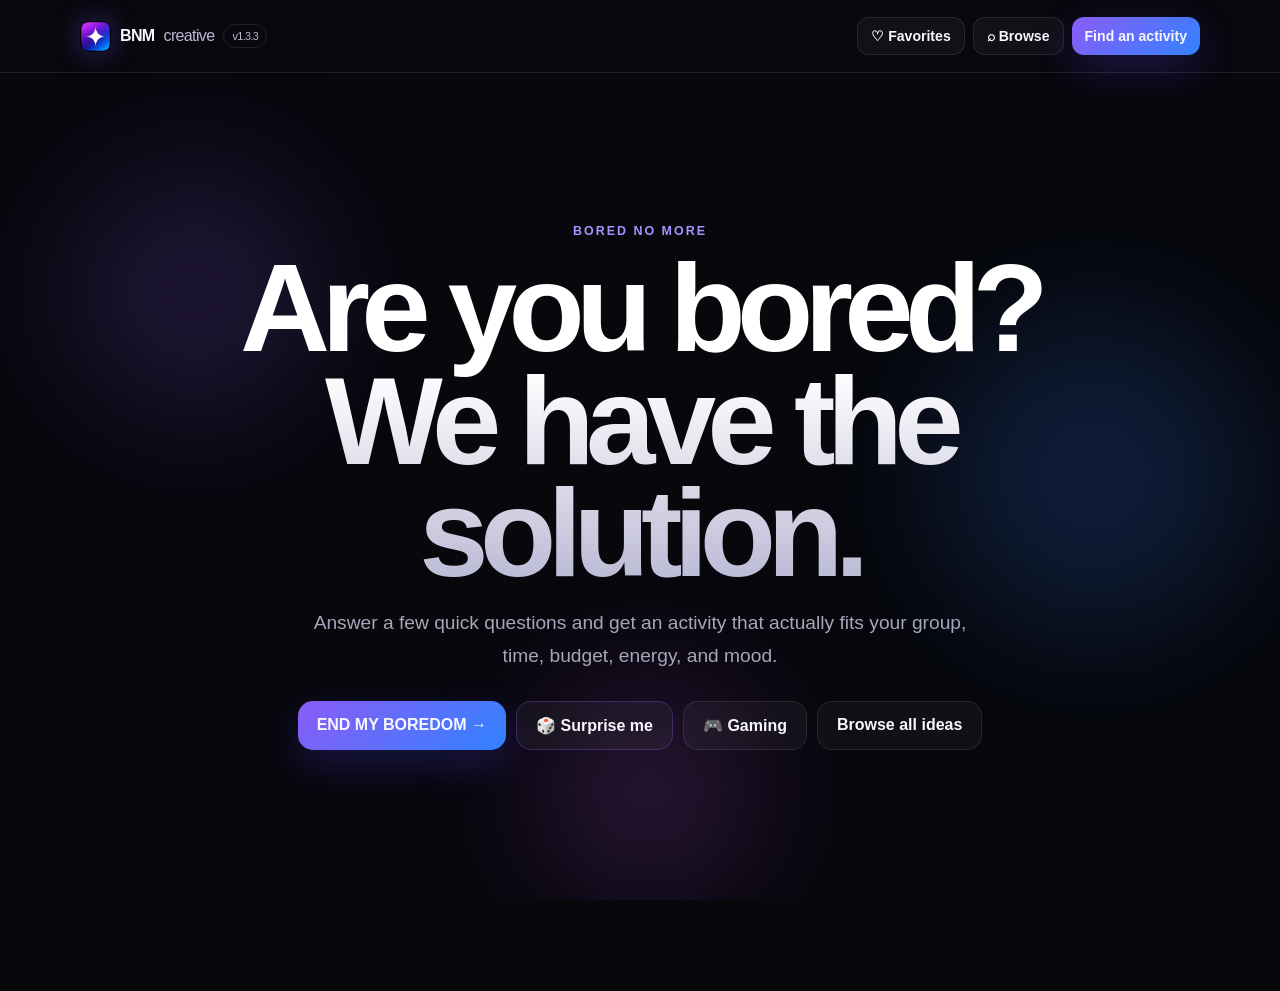
==== commit af263f37: "Add files via upload" ====
--- a/index.html
+++ b/index.html
@@ -5,13 +5,22 @@
   <meta name="viewport" content="width=device-width,initial-scale=1">
   <meta name="description" content="BNMcreative helps you spend less time scrolling and more time living.">
   <title>BNMcreative — Bored No More</title>
-  <link rel="icon" href="assets/favicon.ico?v=1.2.3" sizes="any">
-  <link rel="icon" type="image/png" sizes="32x32" href="assets/favicon-32.png?v=1.2.3">
-  <link rel="apple-touch-icon" href="assets/favicon-192.png?v=1.2.3">
-  <link rel="stylesheet" href="css/variables.css?v=1.2.3">
-  <link rel="stylesheet" href="css/base.css?v=1.2.3">
-  <link rel="stylesheet" href="css/components.css?v=1.2.3">
-  <link rel="stylesheet" href="css/pages.css?v=1.2.3">
+  <link rel="icon" href="assets/favicon.ico?v=1.3.3" sizes="any">
+  <link rel="icon" type="image/png" sizes="32x32" href="assets/favicon-32.png?v=1.3.3">
+  <link rel="apple-touch-icon" href="assets/favicon-192.png?v=1.3.3">
+  <link rel="stylesheet" href="css/variables.css?v=1.3.3">
+  <link rel="stylesheet" href="css/base.css?v=1.3.3">
+  <link rel="stylesheet" href="css/components.css?v=1.3.3">
+  <link rel="stylesheet" href="css/pages.css?v=1.3.3">
+
+  <!-- Microsoft Clarity analytics -->
+  <script type="text/javascript">
+    (function(c,l,a,r,i,t,y){
+      c[a]=c[a]||function(){(c[a].q=c[a].q||[]).push(arguments)};
+      t=l.createElement(r);t.async=1;t.src="https://www.clarity.ms/tag/"+i;
+      y=l.getElementsByTagName(r)[0];y.parentNode.insertBefore(t,y);
+    })(window, document, "clarity", "script", "xzwenpchvf");
+  </script>
 </head>
 <body>
   <div class="noise"></div>
@@ -19,8 +28,9 @@
 
   <header class="site-header">
     <div class="container header-inner">
-      <button class="logo btn-reset" id="logoHome" aria-label="Go home"><img class="logo-icon" src="assets/favicon-192.png?v=1.2.3" alt="">BNM<span>creative</span><span class="version">v1.2.3</span></button>
+      <button class="logo btn-reset" id="logoHome" aria-label="Go home"><img class="logo-icon" src="assets/favicon-192.png?v=1.3.3" alt="">BNM<span>creative</span><span class="version">v1.3.3</span></button>
       <div class="nav-actions">
+        <button class="btn btn-ghost btn-small" id="favoritesNav">♡ <span class="label">Favorites</span></button>
         <button class="btn btn-ghost btn-small" id="browseNav">⌕ <span class="label">Browse</span></button>
         <button class="btn btn-primary btn-small" id="startNav">Find an activity</button>
       </div>
@@ -36,6 +46,7 @@
           <p>Answer a few quick questions and get an activity that actually fits your group, time, budget, energy, and mood.</p>
           <div class="hero-actions">
             <button class="btn btn-primary" id="startHero">END MY BOREDOM →</button>
+            <button class="btn btn-ghost surprise-btn" id="surpriseHero">🎲 Surprise me</button><button class="btn btn-ghost" id="gamingHero">🎮 Gaming</button>
             <button class="btn btn-ghost" id="browseHero">Browse all ideas</button>
           </div>
         </div>
@@ -82,6 +93,58 @@
       </div>
     </section>
 
+    <section id="departure" class="hidden">
+      <div class="departure-wrap">
+        <div class="departure-mark">✦</div>
+        <div class="eyebrow" id="departureEyebrow">Mission accepted</div>
+        <h1 id="departureTitle">Go make a memory.</h1>
+        <p id="departureCopy">We'll be here when you get back.</p>
+        <div class="departure-activity" id="departureActivity"></div>
+        <div class="hero-actions">
+          <button class="btn btn-primary" id="cameBackButton">I'm back — we did it</button>
+          <button class="btn btn-ghost" id="departureHome">I'll come back later</button>
+        </div>
+      </div>
+    </section>
+
+    <section id="complete" class="hidden">
+      <div class="complete-wrap">
+        <div class="complete-card panel">
+          <div class="complete-spark">✦</div>
+          <div class="eyebrow">Adventure complete</div>
+          <h1 id="completeTitle">How was it?</h1>
+          <p id="completeCopy">Give it a quick rating. That's all we need.</p>
+          <div class="rating-stars" id="ratingStars" aria-label="Rate this adventure from 1 to 5 stars">
+            <button type="button" data-rating="1" aria-label="1 star">★</button>
+            <button type="button" data-rating="2" aria-label="2 stars">★</button>
+            <button type="button" data-rating="3" aria-label="3 stars">★</button>
+            <button type="button" data-rating="4" aria-label="4 stars">★</button>
+            <button type="button" data-rating="5" aria-label="5 stars">★</button>
+          </div>
+          <p class="rating-response" id="ratingResponse"></p>
+          <button class="btn btn-primary hidden" id="finishComplete">Back to BNM</button>
+        </div>
+      </div>
+    </section>
+
+
+    <section id="gaming" class="hidden"><div class="browse-wrap gaming-wrap"><div class="section-topbar"><button class="section-back-btn" id="gamingBack">← <span>Back</span></button><div class="section-topbar-label">BNM Gaming</div></div><div class="browse-head"><div><div class="eyebrow">BNM Gaming</div><h1>Stop deciding. Start playing.</h1><p>Pick a game. BNM gives you the challenge.</p></div><button class="btn btn-ghost" id="gamingRandom">🎲 Decide for us</button></div><div class="game-picker" id="gamePicker"></div><div id="gamingResult"></div></div></section>
+    <section id="quickSetup" class="hidden"><div class="results-wrap"><div class="section-topbar"><button class="section-back-btn" id="quickSetupBack">← <span>Back</span></button><div class="section-topbar-label">BNM Setup</div></div><div class="results-head"><div class="eyebrow">Zero-Setup</div><h1 id="quickSetupTitle">Game ready.</h1><p>BNM handled the planning. You just play.</p></div><div id="quickSetupCard"></div></div></section>
+    <section id="favorites" class="hidden">
+      <div class="browse-wrap">
+        <div class="browse-head">
+          <div>
+            <div class="eyebrow">Saved for later</div>
+            <h1>Your favorites.</h1>
+            <p>The adventures that made you stop and think, “yeah, I'd do that.”</p>
+          </div>
+          <button class="btn btn-primary" id="favoritesMatch">Find something new</button>
+        </div>
+        <div class="result-count" id="favoriteCount"></div>
+        <div class="activity-grid" id="favoriteGrid"></div>
+      </div>
+    </section>
+
     <section id="browse" class="hidden">
       <div class="browse-wrap">
         <div class="browse-head">
@@ -90,7 +153,10 @@
             <h1>Browse ideas.</h1>
             <p>Search and filter without answering the questionnaire.</p>
           </div>
-          <button class="btn btn-primary" id="browseStart">Get a personal match</button>
+          <div class="browse-head-actions">
+            <button class="btn btn-ghost" id="surpriseBrowse">🎲 Surprise me</button>
+            <button class="btn btn-primary" id="browseStart">Get a personal match</button>
+          </div>
         </div>
 
         <section class="weekly-section" aria-labelledby="weeklyTitle">
@@ -116,13 +182,15 @@
     </section>
   </main>
 
-  <script src="data/activities.js?v=1.2.3"></script>
-  <script src="data/featured.js?v=1.2.3"></script>
-  <script src="js/personality.js?v=1.2.3"></script>
-  <script src="js/matching.js?v=1.2.3"></script>
-  <script src="js/cards.js?v=1.2.3"></script>
-  <script src="js/questionnaire.js?v=1.2.3"></script>
-  <script src="js/browse.js?v=1.2.3"></script>
-  <script src="js/app.js?v=1.2.3"></script>
+  <script src="data/activities.js?v=1.3.3"></script>
+  <script src="data/featured.js?v=1.3.3"></script>
+  <script src="js/personality.js?v=1.3.3"></script>
+  <script src="js/matching.js?v=1.3.3"></script>
+  <script src="js/cards.js?v=1.3.3"></script>
+  <script src="js/questionnaire.js?v=1.3.3"></script>
+  <script src="js/browse.js?v=1.3.3"></script>
+  <script src="js/storage.js?v=1.3.3"></script><script src="data/game-challenges.js?v=1.3.3"></script><script src="js/gaming.js?v=1.3.3"></script><script src="js/zero-setup.js?v=1.3.3"></script>
+  <script src="js/adventure.js?v=1.3.3"></script>
+  <script src="js/app.js?v=1.3.3"></script>
 </body>
 </html>
--- a/css/components.css
+++ b/css/components.css
@@ -62,3 +62,68 @@
 .clear-filters:hover{color:#fff}
 .text-link{border:0;background:none;color:#c5b7ff;padding:0;font-weight:900;cursor:pointer}
 @media(max-width:650px){.filter-group{grid-template-columns:1fr}.filter-label{margin-top:3px}}
+
+
+.activity-tools{display:flex;gap:8px;align-items:center;position:relative;z-index:2}
+.favorite-btn{width:42px;height:42px;border-radius:50%;border:1px solid var(--line);background:#ffffff08;color:#d9d7e5;font-size:1.45rem;cursor:pointer;transition:.2s;display:grid;place-items:center}
+.favorite-btn:hover{transform:translateY(-2px) scale(1.04);border-color:#a487ff88;background:#8b5cf61c}
+.favorite-btn.saved{color:#e6b5ff;border-color:#a487ff88;background:linear-gradient(135deg,#8b5cf63c,#3182ff27);box-shadow:0 8px 28px #7359ff24}
+.surprise-btn{border-color:#8b5cf64a}
+.browse-head-actions{display:flex;gap:10px;flex-wrap:wrap}
+.rating-stars{display:flex;justify-content:center;gap:8px;margin:28px 0 12px}
+.rating-stars button{border:0;background:none;color:#ffffff28;font-size:clamp(2.2rem,7vw,3.4rem);cursor:pointer;transition:.18s;padding:2px}
+.rating-stars button:hover,.rating-stars button.selected{color:#c9a7ff;transform:translateY(-3px) scale(1.08);text-shadow:0 0 25px #8b5cf688}
+.rating-response{min-height:28px;color:#d8d5e5;font-weight:700}
+.departure-activity{display:inline-grid;grid-template-columns:auto auto;gap:2px 12px;align-items:center;margin:25px auto 32px;padding:16px 20px;border:1px solid var(--line);background:#ffffff08;border-radius:18px;text-align:left}
+.departure-activity>span{font-size:2rem;grid-row:1/3}
+.departure-activity strong{font-size:1rem}
+.departure-activity small{color:var(--muted)}
+@media(max-width:580px){.activity-tools{width:100%;justify-content:space-between}.browse-head-actions{width:100%}.browse-head-actions .btn{flex:1}}
+
+.game-picker{display:grid;grid-template-columns:repeat(5,1fr);gap:12px;margin:28px 0}.game-tile{min-height:125px;border:1px solid var(--line);background:#ffffff07;border-radius:20px;color:var(--text);cursor:pointer;display:flex;flex-direction:column;align-items:flex-start;padding:18px;transition:.2s}.game-tile:hover,.game-tile.active{transform:translateY(-4px);border-color:#9c7cff80}.game-tile span{font-size:2rem;margin-bottom:auto}.game-tile small{color:var(--muted);margin-top:4px}.game-card,.setup-card{max-width:820px;margin:25px auto;padding:clamp(24px,4vw,42px)}.game-card h2{font-size:clamp(2.2rem,6vw,4rem);letter-spacing:-.05em;margin:10px 0}.bonus-box{padding:16px 18px;border:1px solid #8b5cf64c;border-radius:15px;background:#8b5cf615;display:flex;flex-direction:column;gap:5px;margin:18px 0}.bonus-box small{color:#bca5ff;font-weight:900}.setup-list{display:grid;gap:10px;margin:22px 0}.setup-list>div{display:grid;grid-template-columns:34px 1fr;gap:10px;padding:13px;border:1px solid var(--line);border-radius:13px;background:#ffffff05}.setup-list span{font-weight:900;color:#bca5ff}.setup-list p{margin:0}@media(max-width:850px){.game-picker{grid-template-columns:repeat(2,1fr)}}
+.section-topbar{display:flex;align-items:center;justify-content:space-between;gap:14px;margin:6px 0 28px;min-height:44px}
+.section-back-btn{display:inline-flex;align-items:center;gap:8px;border:1px solid var(--line);background:#ffffff08;color:#dddbea;border-radius:13px;padding:10px 14px;font-weight:800;cursor:pointer;transition:.2s}
+.section-back-btn:hover{background:#ffffff10;border-color:#9c7cff66;transform:translateX(-2px)}
+.section-topbar-label{font-size:.72rem;font-weight:900;letter-spacing:.14em;text-transform:uppercase;color:#77758a}
+.challenge-brief{font-size:1.08rem!important;max-width:680px}
+.challenge-details{margin-top:22px;border-top:1px solid var(--line);padding-top:22px;animation:pageIn .25s ease}
+.challenge-detail-block h4{margin:0 0 12px;color:#bca5ff;text-transform:uppercase;font-size:.78rem;letter-spacing:.12em}
+.challenge-detail-block ol{margin:0;padding-left:22px;color:#d8d6e2;line-height:1.75}
+.challenge-detail-grid{display:grid;grid-template-columns:1fr 1fr;gap:12px;margin-top:18px}
+.challenge-detail-grid>div{border:1px solid var(--line);background:#ffffff05;border-radius:14px;padding:15px}
+.challenge-detail-grid small{color:#bca5ff;font-weight:900;letter-spacing:.09em}
+.challenge-detail-grid p{margin:7px 0 0!important;color:var(--muted)!important;line-height:1.55}
+.setup-row>div{min-width:0}
+.setup-row strong{display:block;margin:1px 0 5px}
+.mini-detail-btn{border:0;background:none;color:#a991ff;padding:4px 0;margin-top:3px;font-weight:800;cursor:pointer}
+.mini-detail-btn:hover{text-decoration:underline}
+.mini-explanation{margin-top:7px;padding:10px 12px;background:#8b5cf610;border-left:2px solid #8b5cf6;border-radius:8px;color:#c9c7d4;font-size:.9rem;line-height:1.5}
+@media(max-width:650px){.challenge-detail-grid{grid-template-columns:1fr}.section-topbar{margin-bottom:20px}}
+
+/* v1.3.3 — Adventure Spotlight experience */
+.spotlight-opening{animation:spotlightLift .32s cubic-bezier(.2,.8,.2,1) both}
+@keyframes spotlightLift{0%{transform:scale(1);filter:brightness(1)}55%{transform:scale(.985);filter:brightness(.65)}100%{transform:scale(1.012);filter:brightness(0);opacity:.15}}
+.spotlight-feature{display:block!important;position:relative;overflow:hidden;padding:0!important;border:1px solid #8b5cf64d!important;background:radial-gradient(circle at 78% 0%,#6536b32b,transparent 31%),linear-gradient(180deg,#111018,#09090d)!important;box-shadow:0 40px 100px #0009,0 0 80px #7c3aed10!important}
+.spotlight-feature:before{content:"BNM";position:absolute;right:-.04em;top:-.18em;font-size:clamp(10rem,28vw,28rem);font-weight:1000;letter-spacing:-.12em;color:#ffffff025;line-height:1;pointer-events:none}
+.spotlight-feature-top{position:relative;z-index:2;display:flex;justify-content:space-between;align-items:center;padding:22px clamp(20px,5vw,56px);border-bottom:1px solid #ffffff10}
+.spotlight-close{border:0;background:none;color:#aaa6b8;font-weight:800;cursor:pointer;padding:8px 0}.spotlight-close:hover{color:#fff}
+.spotlight-issue{font-size:.68rem;letter-spacing:.17em;font-weight:900;color:#8c879b;text-transform:uppercase}
+.spotlight-hero-reveal{position:relative;z-index:1;padding:clamp(50px,9vw,110px) clamp(22px,7vw,80px) 50px;max-width:1050px}
+.spotlight-kicker{font-size:.72rem;font-weight:1000;letter-spacing:.2em;color:#a98aff;margin-bottom:15px}
+.spotlight-hero-reveal h2{font-size:clamp(4rem,13vw,9rem)!important;line-height:.78!important;letter-spacing:-.075em!important;margin:0!important;text-transform:uppercase;background:linear-gradient(180deg,#fff,#aaa4b8);-webkit-background-clip:text;color:transparent}
+.spotlight-hero-reveal>p{font-size:clamp(1.2rem,2.5vw,1.75rem);max-width:670px;color:#d1cddb;margin:30px 0 24px;line-height:1.35}
+.spotlight-meta{display:flex;flex-wrap:wrap;gap:9px}.spotlight-meta span{border:1px solid #ffffff16;background:#ffffff08;border-radius:999px;padding:8px 12px;font-size:.78rem;font-weight:800;color:#bbb7c7}
+.spotlight-feature-intro{position:relative;z-index:1;display:grid;grid-template-columns:1.25fr .75fr;gap:20px;padding:0 clamp(22px,7vw,80px) 55px}
+.spotlight-feature-intro>p{font-size:1.08rem;line-height:1.7;color:#aaa6b4;margin:0}.spotlight-feature-intro>div{padding:18px;border-left:2px solid #8b5cf6;background:#ffffff04}.spotlight-feature-intro small,.spotlight-finale small{display:block;color:#a98aff;font-size:.68rem;font-weight:1000;letter-spacing:.14em;margin-bottom:7px}.spotlight-feature-intro strong{line-height:1.5;color:#e0ddea}
+.spotlight-mission-heading{display:flex;justify-content:space-between;gap:15px;align-items:end;padding:22px clamp(22px,7vw,80px);border-top:1px solid #ffffff0d;border-bottom:1px solid #ffffff0d}.spotlight-mission-heading span{color:#a98aff;font-size:.7rem;font-weight:1000;letter-spacing:.16em}.spotlight-mission-heading strong{font-size:.9rem;color:#777382}
+.spotlight-missions{position:relative;z-index:1;padding:0 clamp(22px,7vw,80px)}
+.spotlight-mission{display:grid;grid-template-columns:70px 1fr;gap:20px;padding:30px 0;border-bottom:1px solid #ffffff0d;animation:missionIn .55s ease both;animation-delay:var(--mission-delay)}
+@keyframes missionIn{from{opacity:0;transform:translateY(16px)}to{opacity:1;transform:none}}
+.mission-index{font-size:1.9rem;font-weight:1000;color:#403b4e;letter-spacing:-.05em}.spotlight-mission h3{font-size:clamp(1.5rem,3vw,2.3rem);margin:0 0 7px;letter-spacing:-.035em}.spotlight-mission p{margin:0;color:#aaa6b4;line-height:1.6;max-width:720px}
+.spotlight-explain{border:0;background:none;padding:8px 0 0;color:#a98aff;font-weight:900;cursor:pointer}.spotlight-explanation{margin-top:10px;padding:12px 14px;border-left:2px solid #8b5cf6;background:#8b5cf60d;color:#c4c0ce;border-radius:0 9px 9px 0;max-width:700px}
+.rare-mission{position:relative;overflow:hidden;margin:50px clamp(22px,7vw,80px);padding:clamp(25px,5vw,46px);border:1px solid #9d76ff50;border-radius:24px;background:linear-gradient(135deg,#6d28d922,#16111f 65%)}.rare-glow{position:absolute;width:260px;height:260px;border-radius:50%;background:#7c3aed30;filter:blur(70px);right:-80px;top:-100px}.rare-label{position:relative;color:#b99cff;font-size:.72rem;font-weight:1000;letter-spacing:.16em}.rare-mission h3{position:relative;font-size:clamp(2.4rem,6vw,5rem);letter-spacing:-.055em;margin:8px 0 10px}.rare-mission>p{position:relative;max-width:700px;color:#b8b3c4;line-height:1.6}.rare-reward{position:relative;margin-top:20px;padding-top:18px;border-top:1px solid #ffffff12;display:flex;flex-direction:column;gap:5px}.rare-reward small{color:#9d80ee;font-weight:1000;letter-spacing:.1em}
+.spotlight-finale{margin:0 clamp(22px,7vw,80px) 45px;display:grid;grid-template-columns:1fr auto;align-items:center;gap:30px;padding:30px;border:1px solid #ffffff12;border-radius:22px;background:#ffffff05}.spotlight-finale h3{font-size:2rem;margin:0 0 6px}.spotlight-finale p{color:#aaa6b4;line-height:1.55;margin:0;max-width:620px}.cover-stamp{font-size:1.45rem;font-weight:1000;line-height:.82;letter-spacing:-.05em;text-align:right;color:#d9d4e3;transform:rotate(-3deg);border:2px solid #5f586d;padding:10px}.cover-stamp span{font-size:.48rem;letter-spacing:.08em;color:#a98aff}
+.spotlight-signoff{text-align:center;padding:15px 22px 60px}.spotlight-signoff p{font-family:Georgia,serif;font-style:italic;color:#8f8a99;font-size:1.05rem}.spotlight-signoff .btn{margin-top:10px}
+.spotlight-subtitle{font-weight:700;color:#d3cedd!important}
+@media(max-width:700px){.spotlight-feature-intro{grid-template-columns:1fr}.spotlight-mission{grid-template-columns:42px 1fr;gap:10px}.spotlight-finale{grid-template-columns:1fr}.cover-stamp{justify-self:start;text-align:left}.spotlight-feature-top{align-items:flex-start}.spotlight-issue{text-align:right}}
+@media(prefers-reduced-motion:reduce){.spotlight-opening,.spotlight-mission{animation:none!important}}
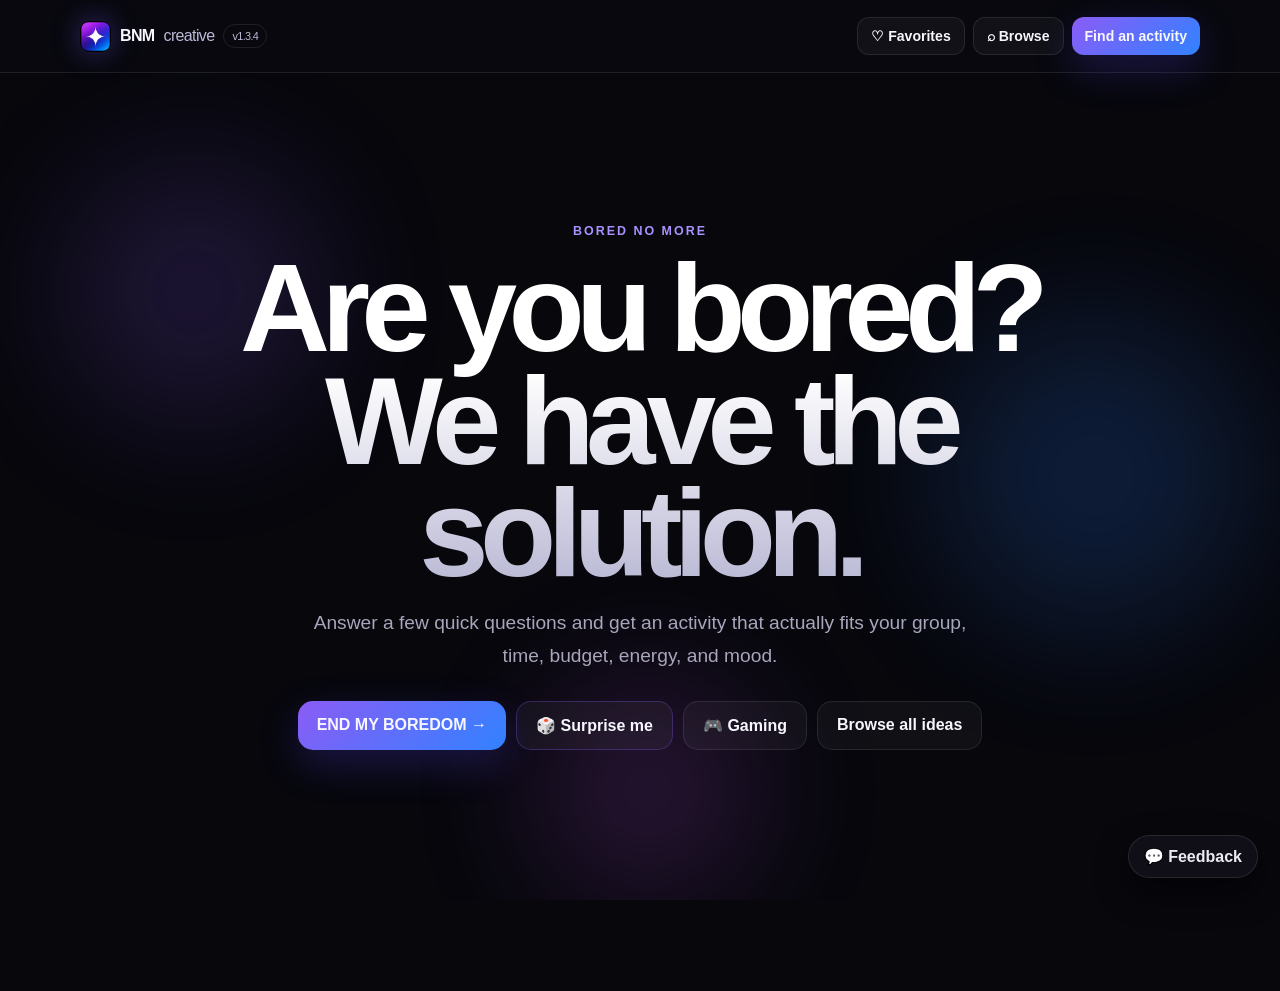
==== commit a50fe2ae: "Add files via upload" ====
--- a/index.html
+++ b/index.html
@@ -5,13 +5,13 @@
   <meta name="viewport" content="width=device-width,initial-scale=1">
   <meta name="description" content="BNMcreative helps you spend less time scrolling and more time living.">
   <title>BNMcreative — Bored No More</title>
-  <link rel="icon" href="assets/favicon.ico?v=1.3.3" sizes="any">
-  <link rel="icon" type="image/png" sizes="32x32" href="assets/favicon-32.png?v=1.3.3">
-  <link rel="apple-touch-icon" href="assets/favicon-192.png?v=1.3.3">
-  <link rel="stylesheet" href="css/variables.css?v=1.3.3">
-  <link rel="stylesheet" href="css/base.css?v=1.3.3">
-  <link rel="stylesheet" href="css/components.css?v=1.3.3">
-  <link rel="stylesheet" href="css/pages.css?v=1.3.3">
+  <link rel="icon" href="assets/favicon.ico?v=1.3.4" sizes="any">
+  <link rel="icon" type="image/png" sizes="32x32" href="assets/favicon-32.png?v=1.3.4">
+  <link rel="apple-touch-icon" href="assets/favicon-192.png?v=1.3.4">
+  <link rel="stylesheet" href="css/variables.css?v=1.3.4">
+  <link rel="stylesheet" href="css/base.css?v=1.3.4">
+  <link rel="stylesheet" href="css/components.css?v=1.3.4">
+  <link rel="stylesheet" href="css/pages.css?v=1.3.4">
 
   <!-- Microsoft Clarity analytics -->
   <script type="text/javascript">
@@ -28,7 +28,7 @@
 
   <header class="site-header">
     <div class="container header-inner">
-      <button class="logo btn-reset" id="logoHome" aria-label="Go home"><img class="logo-icon" src="assets/favicon-192.png?v=1.3.3" alt="">BNM<span>creative</span><span class="version">v1.3.3</span></button>
+      <button class="logo btn-reset" id="logoHome" aria-label="Go home"><img class="logo-icon" src="assets/favicon-192.png?v=1.3.4" alt="">BNM<span>creative</span><span class="version">v1.3.4</span></button>
       <div class="nav-actions">
         <button class="btn btn-ghost btn-small" id="favoritesNav">♡ <span class="label">Favorites</span></button>
         <button class="btn btn-ghost btn-small" id="browseNav">⌕ <span class="label">Browse</span></button>
@@ -182,15 +182,29 @@
     </section>
   </main>
 
-  <script src="data/activities.js?v=1.3.3"></script>
-  <script src="data/featured.js?v=1.3.3"></script>
-  <script src="js/personality.js?v=1.3.3"></script>
-  <script src="js/matching.js?v=1.3.3"></script>
-  <script src="js/cards.js?v=1.3.3"></script>
-  <script src="js/questionnaire.js?v=1.3.3"></script>
-  <script src="js/browse.js?v=1.3.3"></script>
-  <script src="js/storage.js?v=1.3.3"></script><script src="data/game-challenges.js?v=1.3.3"></script><script src="js/gaming.js?v=1.3.3"></script><script src="js/zero-setup.js?v=1.3.3"></script>
-  <script src="js/adventure.js?v=1.3.3"></script>
-  <script src="js/app.js?v=1.3.3"></script>
+  <script src="data/activities.js?v=1.3.4"></script>
+  <script src="data/featured.js?v=1.3.4"></script>
+  <script src="js/personality.js?v=1.3.4"></script>
+  <script src="js/matching.js?v=1.3.4"></script>
+  <script src="js/cards.js?v=1.3.4"></script>
+  <script src="js/questionnaire.js?v=1.3.4"></script>
+  <script src="js/browse.js?v=1.3.4"></script>
+  <script src="js/storage.js?v=1.3.4"></script><script src="data/game-challenges.js?v=1.3.4"></script><script src="js/gaming.js?v=1.3.4"></script><script src="js/zero-setup.js?v=1.3.4"></script>
+  <script src="js/adventure.js?v=1.3.4"></script>
+  <script src="js/app.js?v=1.3.4"></script>
+
+<button class="feedback-fab" id="feedbackFab" type="button">💬 <strong>Feedback</strong></button>
+<div class="feedback-overlay hidden" id="feedbackOverlay" aria-hidden="true">
+ <div class="feedback-modal" role="dialog" aria-modal="true">
+  <button class="feedback-close" id="feedbackClose" type="button">×</button>
+  <div class="eyebrow">HELP SHAPE BNM</div>
+  <h2>Got thoughts? We actually want them.</h2>
+  <p>Tell us what worked, what sucked, what confused you, or what BNM absolutely needs next. No name needed.</p>
+  <div class="feedback-note"><span>Anonymous</span><p>The form doesn't ask for your name or email.</p></div>
+  <a class="btn btn-primary feedback-go" id="feedbackGo" href="https://docs.google.com/forms/d/e/1FAIpQLSehZAUzC8BKa-Sru7pCtOd58-XY_NOCzDLpQzPZMrkcIyyMug/viewform?usp=publish-editor" target="_blank" rel="noopener noreferrer">Give anonymous feedback →</a>
+  <button class="feedback-later" id="feedbackLater" type="button">Maybe later</button>
+ </div>
+</div>
+<script src="js/feedback.js?v=1.3.4"></script>
 </body>
 </html>
--- a/css/components.css
+++ b/css/components.css
@@ -104,7 +104,7 @@
 .spotlight-opening{animation:spotlightLift .32s cubic-bezier(.2,.8,.2,1) both}
 @keyframes spotlightLift{0%{transform:scale(1);filter:brightness(1)}55%{transform:scale(.985);filter:brightness(.65)}100%{transform:scale(1.012);filter:brightness(0);opacity:.15}}
 .spotlight-feature{display:block!important;position:relative;overflow:hidden;padding:0!important;border:1px solid #8b5cf64d!important;background:radial-gradient(circle at 78% 0%,#6536b32b,transparent 31%),linear-gradient(180deg,#111018,#09090d)!important;box-shadow:0 40px 100px #0009,0 0 80px #7c3aed10!important}
-.spotlight-feature:before{content:"BNM";position:absolute;right:-.04em;top:-.18em;font-size:clamp(10rem,28vw,28rem);font-weight:1000;letter-spacing:-.12em;color:#ffffff025;line-height:1;pointer-events:none}
+.spotlight-feature:before{content:"BNM";position:absolute;right:clamp(16px,4vw,52px);top:clamp(34px,5vw,64px);font-size:clamp(5rem,14vw,11rem);font-weight:1000;letter-spacing:-.09em;color:#ffffff035;line-height:.82;pointer-events:none;max-width:55%;white-space:nowrap;transform:none}
 .spotlight-feature-top{position:relative;z-index:2;display:flex;justify-content:space-between;align-items:center;padding:22px clamp(20px,5vw,56px);border-bottom:1px solid #ffffff10}
 .spotlight-close{border:0;background:none;color:#aaa6b8;font-weight:800;cursor:pointer;padding:8px 0}.spotlight-close:hover{color:#fff}
 .spotlight-issue{font-size:.68rem;letter-spacing:.17em;font-weight:900;color:#8c879b;text-transform:uppercase}
@@ -127,3 +127,7 @@
 .spotlight-subtitle{font-weight:700;color:#d3cedd!important}
 @media(max-width:700px){.spotlight-feature-intro{grid-template-columns:1fr}.spotlight-mission{grid-template-columns:42px 1fr;gap:10px}.spotlight-finale{grid-template-columns:1fr}.cover-stamp{justify-self:start;text-align:left}.spotlight-feature-top{align-items:flex-start}.spotlight-issue{text-align:right}}
 @media(prefers-reduced-motion:reduce){.spotlight-opening,.spotlight-mission{animation:none!important}}
+
+@media(max-width:700px){.spotlight-feature:before{font-size:clamp(4.2rem,22vw,7rem);right:14px;top:72px;max-width:70%;opacity:.7}}
+
+.feedback-fab{position:fixed;right:22px;bottom:22px;z-index:80;border:1px solid #ffffff1a;background:#121119e8;color:#eceaf2;border-radius:999px;padding:11px 15px;box-shadow:0 14px 35px #0007;cursor:pointer}.feedback-fab:hover{transform:translateY(-2px);background:#1a1822}.feedback-overlay{position:fixed;inset:0;z-index:150;background:#050508c9;backdrop-filter:blur(8px);display:grid;place-items:center;padding:20px}.feedback-modal{position:relative;width:min(540px,100%);border:1px solid #ffffff18;border-radius:24px;background:radial-gradient(circle at 100% 0%,#3b82f615,transparent 35%),#111017;padding:clamp(25px,5vw,42px);box-shadow:0 30px 100px #000b;animation:feedbackIn .24s ease both}@keyframes feedbackIn{from{opacity:0;transform:translateY(12px) scale(.98)}to{opacity:1;transform:none}}.feedback-modal h2{font-size:clamp(2rem,6vw,3.2rem);line-height:.95;letter-spacing:-.055em;margin:10px 0 16px}.feedback-modal>p{color:#aaa6b4;line-height:1.65}.feedback-close{position:absolute;right:16px;top:14px;width:38px;height:38px;border-radius:50%;border:1px solid #ffffff14;background:#ffffff08;color:#c8c5d0;font-size:1.35rem;cursor:pointer}.feedback-note{display:flex;gap:12px;border:1px solid #ffffff10;background:#ffffff05;border-radius:14px;padding:13px 14px;margin:20px 0}.feedback-note span{font-size:.7rem;font-weight:1000;letter-spacing:.08em;color:#7dd3fc;text-transform:uppercase}.feedback-note p{margin:0;color:#8f8b99;font-size:.86rem}.feedback-go{width:100%;justify-content:center}.feedback-later{display:block;margin:13px auto 0;border:0;background:none;color:#777382;font-weight:800;cursor:pointer;padding:7px}@media(max-width:600px){.feedback-fab{right:14px;bottom:14px}.feedback-fab strong{display:none}}
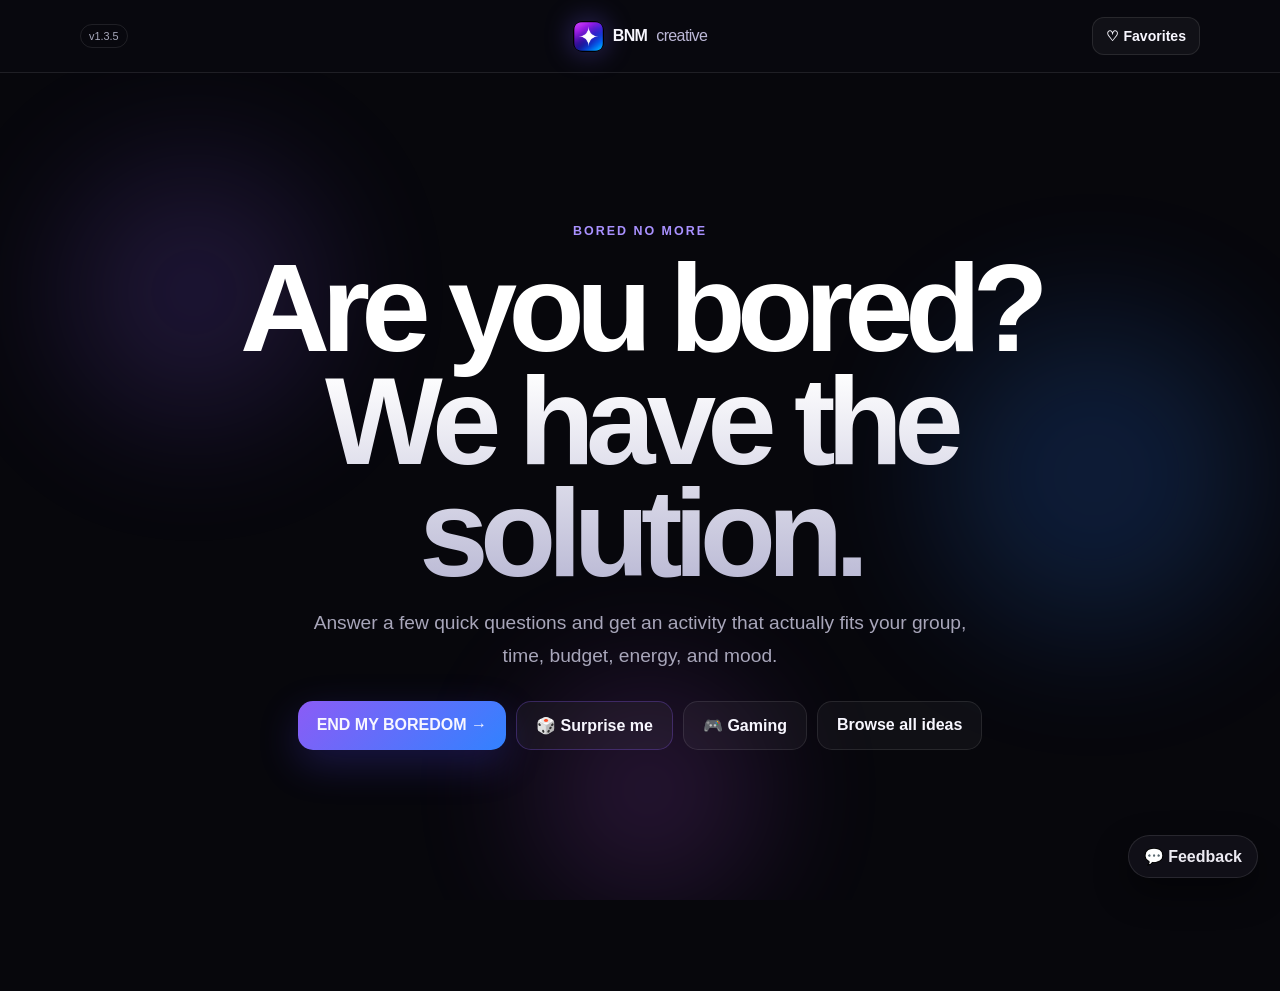
==== commit 9836fc37: "Add files via upload" ====
--- a/index.html
+++ b/index.html
@@ -5,13 +5,13 @@
   <meta name="viewport" content="width=device-width,initial-scale=1">
   <meta name="description" content="BNMcreative helps you spend less time scrolling and more time living.">
   <title>BNMcreative — Bored No More</title>
-  <link rel="icon" href="assets/favicon.ico?v=1.3.4" sizes="any">
-  <link rel="icon" type="image/png" sizes="32x32" href="assets/favicon-32.png?v=1.3.4">
-  <link rel="apple-touch-icon" href="assets/favicon-192.png?v=1.3.4">
-  <link rel="stylesheet" href="css/variables.css?v=1.3.4">
-  <link rel="stylesheet" href="css/base.css?v=1.3.4">
-  <link rel="stylesheet" href="css/components.css?v=1.3.4">
-  <link rel="stylesheet" href="css/pages.css?v=1.3.4">
+  <link rel="icon" href="assets/favicon.ico?v=1.3.5" sizes="any">
+  <link rel="icon" type="image/png" sizes="32x32" href="assets/favicon-32.png?v=1.3.5">
+  <link rel="apple-touch-icon" href="assets/favicon-192.png?v=1.3.5">
+  <link rel="stylesheet" href="css/variables.css?v=1.3.5">
+  <link rel="stylesheet" href="css/base.css?v=1.3.5">
+  <link rel="stylesheet" href="css/components.css?v=1.3.5">
+  <link rel="stylesheet" href="css/pages.css?v=1.3.5">
 
   <!-- Microsoft Clarity analytics -->
   <script type="text/javascript">
@@ -27,13 +27,10 @@
   <div class="orbs"><span class="orb one"></span><span class="orb two"></span><span class="orb three"></span></div>
 
   <header class="site-header">
-    <div class="container header-inner">
-      <button class="logo btn-reset" id="logoHome" aria-label="Go home"><img class="logo-icon" src="assets/favicon-192.png?v=1.3.4" alt="">BNM<span>creative</span><span class="version">v1.3.4</span></button>
-      <div class="nav-actions">
-        <button class="btn btn-ghost btn-small" id="favoritesNav">♡ <span class="label">Favorites</span></button>
-        <button class="btn btn-ghost btn-small" id="browseNav">⌕ <span class="label">Browse</span></button>
-        <button class="btn btn-primary btn-small" id="startNav">Find an activity</button>
-      </div>
+    <div class="container header-inner header-clean">
+      <span class="version header-version">v1.3.5</span>
+      <button class="logo btn-reset header-logo" id="logoHome" aria-label="Go home"><img class="logo-icon" src="assets/favicon-192.png?v=1.3.5" alt="">BNM<span>creative</span></button>
+      <div class="nav-actions header-favorites"><button class="btn btn-ghost btn-small" id="favoritesNav">♡ <span class="label">Favorites</span></button></div>
     </div>
   </header>
 
@@ -182,16 +179,16 @@
     </section>
   </main>
 
-  <script src="data/activities.js?v=1.3.4"></script>
-  <script src="data/featured.js?v=1.3.4"></script>
-  <script src="js/personality.js?v=1.3.4"></script>
-  <script src="js/matching.js?v=1.3.4"></script>
-  <script src="js/cards.js?v=1.3.4"></script>
-  <script src="js/questionnaire.js?v=1.3.4"></script>
-  <script src="js/browse.js?v=1.3.4"></script>
-  <script src="js/storage.js?v=1.3.4"></script><script src="data/game-challenges.js?v=1.3.4"></script><script src="js/gaming.js?v=1.3.4"></script><script src="js/zero-setup.js?v=1.3.4"></script>
-  <script src="js/adventure.js?v=1.3.4"></script>
-  <script src="js/app.js?v=1.3.4"></script>
+  <script src="data/activities.js?v=1.3.5"></script>
+  <script src="data/featured.js?v=1.3.5"></script>
+  <script src="js/personality.js?v=1.3.5"></script>
+  <script src="js/matching.js?v=1.3.5"></script>
+  <script src="js/cards.js?v=1.3.5"></script>
+  <script src="js/questionnaire.js?v=1.3.5"></script>
+  <script src="js/browse.js?v=1.3.5"></script>
+  <script src="js/storage.js?v=1.3.5"></script><script src="data/game-challenges.js?v=1.3.5"></script><script src="js/gaming.js?v=1.3.5"></script><script src="js/zero-setup.js?v=1.3.5"></script>
+  <script src="js/adventure.js?v=1.3.5"></script>
+  <script src="js/app.js?v=1.3.5"></script>
 
 <button class="feedback-fab" id="feedbackFab" type="button">💬 <strong>Feedback</strong></button>
 <div class="feedback-overlay hidden" id="feedbackOverlay" aria-hidden="true">
@@ -205,6 +202,6 @@
   <button class="feedback-later" id="feedbackLater" type="button">Maybe later</button>
  </div>
 </div>
-<script src="js/feedback.js?v=1.3.4"></script>
+<script src="js/feedback.js?v=1.3.5"></script>
 </body>
 </html>
--- a/css/components.css
+++ b/css/components.css
@@ -131,3 +131,13 @@
 @media(max-width:700px){.spotlight-feature:before{font-size:clamp(4.2rem,22vw,7rem);right:14px;top:72px;max-width:70%;opacity:.7}}
 
 .feedback-fab{position:fixed;right:22px;bottom:22px;z-index:80;border:1px solid #ffffff1a;background:#121119e8;color:#eceaf2;border-radius:999px;padding:11px 15px;box-shadow:0 14px 35px #0007;cursor:pointer}.feedback-fab:hover{transform:translateY(-2px);background:#1a1822}.feedback-overlay{position:fixed;inset:0;z-index:150;background:#050508c9;backdrop-filter:blur(8px);display:grid;place-items:center;padding:20px}.feedback-modal{position:relative;width:min(540px,100%);border:1px solid #ffffff18;border-radius:24px;background:radial-gradient(circle at 100% 0%,#3b82f615,transparent 35%),#111017;padding:clamp(25px,5vw,42px);box-shadow:0 30px 100px #000b;animation:feedbackIn .24s ease both}@keyframes feedbackIn{from{opacity:0;transform:translateY(12px) scale(.98)}to{opacity:1;transform:none}}.feedback-modal h2{font-size:clamp(2rem,6vw,3.2rem);line-height:.95;letter-spacing:-.055em;margin:10px 0 16px}.feedback-modal>p{color:#aaa6b4;line-height:1.65}.feedback-close{position:absolute;right:16px;top:14px;width:38px;height:38px;border-radius:50%;border:1px solid #ffffff14;background:#ffffff08;color:#c8c5d0;font-size:1.35rem;cursor:pointer}.feedback-note{display:flex;gap:12px;border:1px solid #ffffff10;background:#ffffff05;border-radius:14px;padding:13px 14px;margin:20px 0}.feedback-note span{font-size:.7rem;font-weight:1000;letter-spacing:.08em;color:#7dd3fc;text-transform:uppercase}.feedback-note p{margin:0;color:#8f8b99;font-size:.86rem}.feedback-go{width:100%;justify-content:center}.feedback-later{display:block;margin:13px auto 0;border:0;background:none;color:#777382;font-weight:800;cursor:pointer;padding:7px}@media(max-width:600px){.feedback-fab{right:14px;bottom:14px}.feedback-fab strong{display:none}}
+
+/* v1.3.5 final polish */
+.header-clean{position:relative;display:grid!important;grid-template-columns:1fr auto 1fr!important}
+.header-version{justify-self:start;align-self:center}
+.header-logo{justify-self:center}
+.header-favorites{justify-self:end}
+.feedback-fab{overflow:hidden;isolation:isolate}
+.feedback-fab:before{content:"";position:absolute;z-index:-1;top:-50%;bottom:-50%;width:45%;left:-60%;background:linear-gradient(110deg,transparent,#ffffff26,transparent);transform:skewX(-18deg);transition:left .62s ease}
+.feedback-fab:hover:before{left:125%}
+@media(max-width:580px){.header-clean{grid-template-columns:auto 1fr auto!important}.header-logo{justify-self:center}.header-version{font-size:.58rem;padding:4px 6px}.header-favorites .label{display:none}}
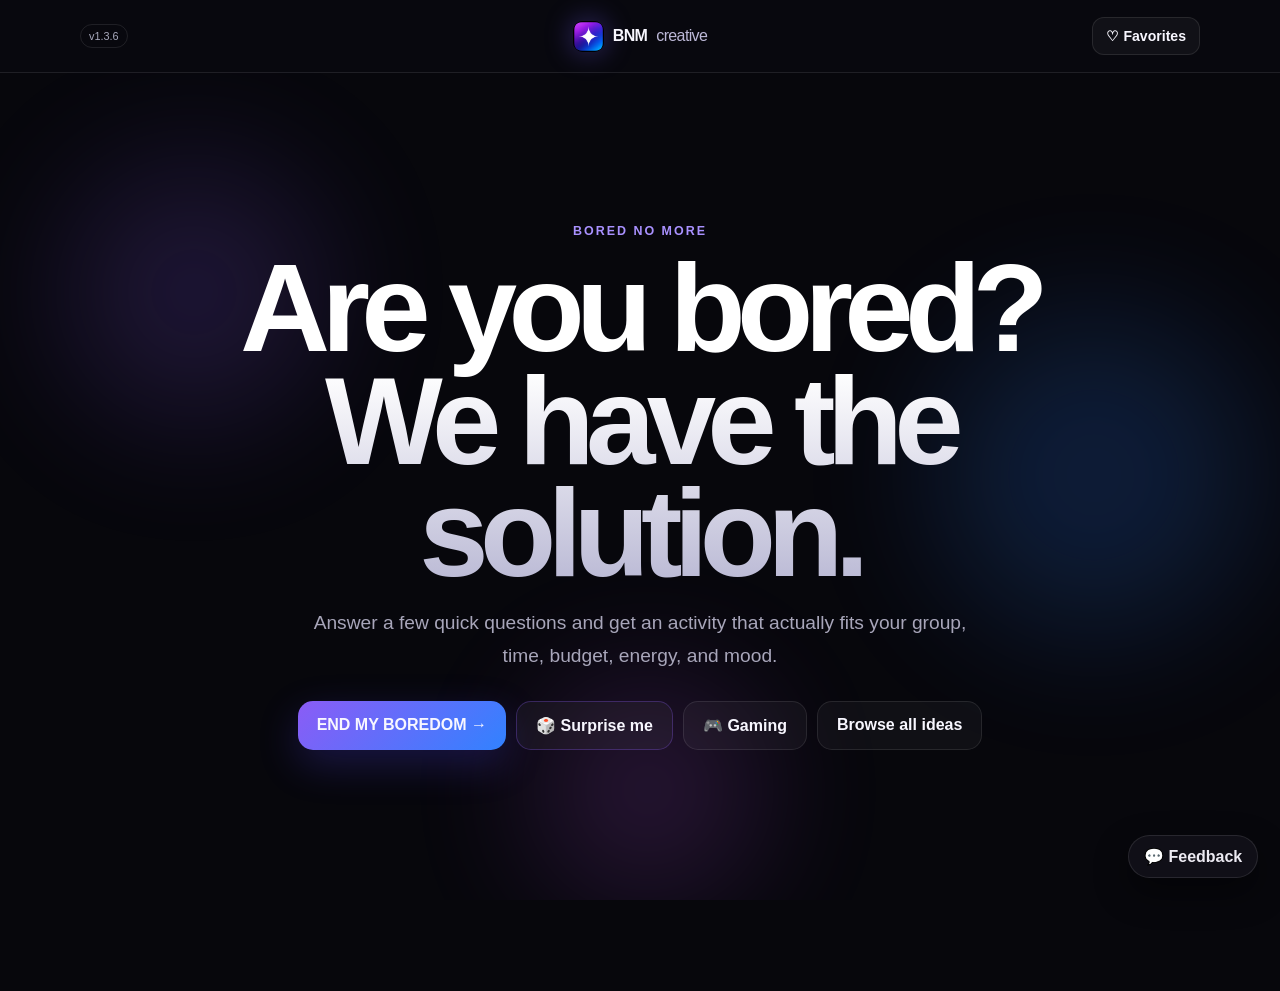
==== commit c12809d7: "Add files via upload" ====
--- a/index.html
+++ b/index.html
@@ -5,13 +5,13 @@
   <meta name="viewport" content="width=device-width,initial-scale=1">
   <meta name="description" content="BNMcreative helps you spend less time scrolling and more time living.">
   <title>BNMcreative — Bored No More</title>
-  <link rel="icon" href="assets/favicon.ico?v=1.3.5" sizes="any">
-  <link rel="icon" type="image/png" sizes="32x32" href="assets/favicon-32.png?v=1.3.5">
-  <link rel="apple-touch-icon" href="assets/favicon-192.png?v=1.3.5">
-  <link rel="stylesheet" href="css/variables.css?v=1.3.5">
-  <link rel="stylesheet" href="css/base.css?v=1.3.5">
-  <link rel="stylesheet" href="css/components.css?v=1.3.5">
-  <link rel="stylesheet" href="css/pages.css?v=1.3.5">
+  <link rel="icon" href="assets/favicon.ico?v=1.3.6" sizes="any">
+  <link rel="icon" type="image/png" sizes="32x32" href="assets/favicon-32.png?v=1.3.6">
+  <link rel="apple-touch-icon" href="assets/favicon-192.png?v=1.3.6">
+  <link rel="stylesheet" href="css/variables.css?v=1.3.6">
+  <link rel="stylesheet" href="css/base.css?v=1.3.6">
+  <link rel="stylesheet" href="css/components.css?v=1.3.6">
+  <link rel="stylesheet" href="css/pages.css?v=1.3.6">
 
   <!-- Microsoft Clarity analytics -->
   <script type="text/javascript">
@@ -28,8 +28,8 @@
 
   <header class="site-header">
     <div class="container header-inner header-clean">
-      <span class="version header-version">v1.3.5</span>
-      <button class="logo btn-reset header-logo" id="logoHome" aria-label="Go home"><img class="logo-icon" src="assets/favicon-192.png?v=1.3.5" alt="">BNM<span>creative</span></button>
+      <span class="version header-version">v1.3.6</span>
+      <button class="logo btn-reset header-logo" id="logoHome" aria-label="Go home"><img class="logo-icon" src="assets/favicon-192.png?v=1.3.6" alt="">BNM<span>creative</span></button>
       <div class="nav-actions header-favorites"><button class="btn btn-ghost btn-small" id="favoritesNav">♡ <span class="label">Favorites</span></button></div>
     </div>
   </header>
@@ -81,6 +81,7 @@
 
     <section id="results" class="hidden">
       <div class="results-wrap">
+        <div class="results-topbar"><button class="section-back-btn hidden" id="resultsBack">← <span>Back</span></button></div>
         <div class="results-head">
           <div class="eyebrow">Your best match</div>
           <h1>Let's cure that boredom.</h1>
@@ -179,16 +180,16 @@
     </section>
   </main>
 
-  <script src="data/activities.js?v=1.3.5"></script>
-  <script src="data/featured.js?v=1.3.5"></script>
-  <script src="js/personality.js?v=1.3.5"></script>
-  <script src="js/matching.js?v=1.3.5"></script>
-  <script src="js/cards.js?v=1.3.5"></script>
-  <script src="js/questionnaire.js?v=1.3.5"></script>
-  <script src="js/browse.js?v=1.3.5"></script>
-  <script src="js/storage.js?v=1.3.5"></script><script src="data/game-challenges.js?v=1.3.5"></script><script src="js/gaming.js?v=1.3.5"></script><script src="js/zero-setup.js?v=1.3.5"></script>
-  <script src="js/adventure.js?v=1.3.5"></script>
-  <script src="js/app.js?v=1.3.5"></script>
+  <script src="data/activities.js?v=1.3.6"></script>
+  <script src="data/featured.js?v=1.3.6"></script>
+  <script src="js/personality.js?v=1.3.6"></script>
+  <script src="js/matching.js?v=1.3.6"></script>
+  <script src="js/cards.js?v=1.3.6"></script>
+  <script src="js/questionnaire.js?v=1.3.6"></script>
+  <script src="js/browse.js?v=1.3.6"></script>
+  <script src="js/storage.js?v=1.3.6"></script><script src="data/game-challenges.js?v=1.3.6"></script><script src="js/gaming.js?v=1.3.6"></script><script src="js/zero-setup.js?v=1.3.6"></script>
+  <script src="js/adventure.js?v=1.3.6"></script>
+  <script src="js/app.js?v=1.3.6"></script>
 
 <button class="feedback-fab" id="feedbackFab" type="button">💬 <strong>Feedback</strong></button>
 <div class="feedback-overlay hidden" id="feedbackOverlay" aria-hidden="true">
@@ -202,6 +203,6 @@
   <button class="feedback-later" id="feedbackLater" type="button">Maybe later</button>
  </div>
 </div>
-<script src="js/feedback.js?v=1.3.5"></script>
+<script src="js/feedback.js?v=1.3.6"></script>
 </body>
 </html>
--- a/css/components.css
+++ b/css/components.css
@@ -141,3 +141,17 @@
 .feedback-fab:before{content:"";position:absolute;z-index:-1;top:-50%;bottom:-50%;width:45%;left:-60%;background:linear-gradient(110deg,transparent,#ffffff26,transparent);transform:skewX(-18deg);transition:left .62s ease}
 .feedback-fab:hover:before{left:125%}
 @media(max-width:580px){.header-clean{grid-template-columns:auto 1fr auto!important}.header-logo{justify-self:center}.header-version{font-size:.58rem;padding:4px 6px}.header-favorites .label{display:none}}
+
+/* v1.3.6 feedback shine containment */
+.feedback-fab{overflow:hidden!important;contain:paint}
+.feedback-fab:before{pointer-events:none;clip-path:inset(0 round 999px)}
+
+.results-topbar{display:flex;justify-content:flex-start;margin-bottom:18px}
+.gaming-toolbar{display:flex;justify-content:flex-end;margin:12px 0 20px}
+.gaming-all{margin-top:34px;padding-top:26px;border-top:1px solid var(--line)}
+.gaming-all-head{display:flex;align-items:center;justify-content:space-between;gap:14px;margin-bottom:18px}
+.gaming-all-head h2{margin:0;font-size:clamp(1.8rem,4vw,2.6rem)}
+.gaming-all-grid{display:grid;grid-template-columns:repeat(2,minmax(0,1fr));gap:16px}
+.compact-game-card{margin:0!important;max-width:none!important}
+.compact-game-card h2{font-size:clamp(1.5rem,3vw,2.2rem)!important}
+@media(max-width:800px){.gaming-all-grid{grid-template-columns:1fr}.gaming-toolbar{justify-content:stretch}.gaming-toolbar .btn{width:100%}}
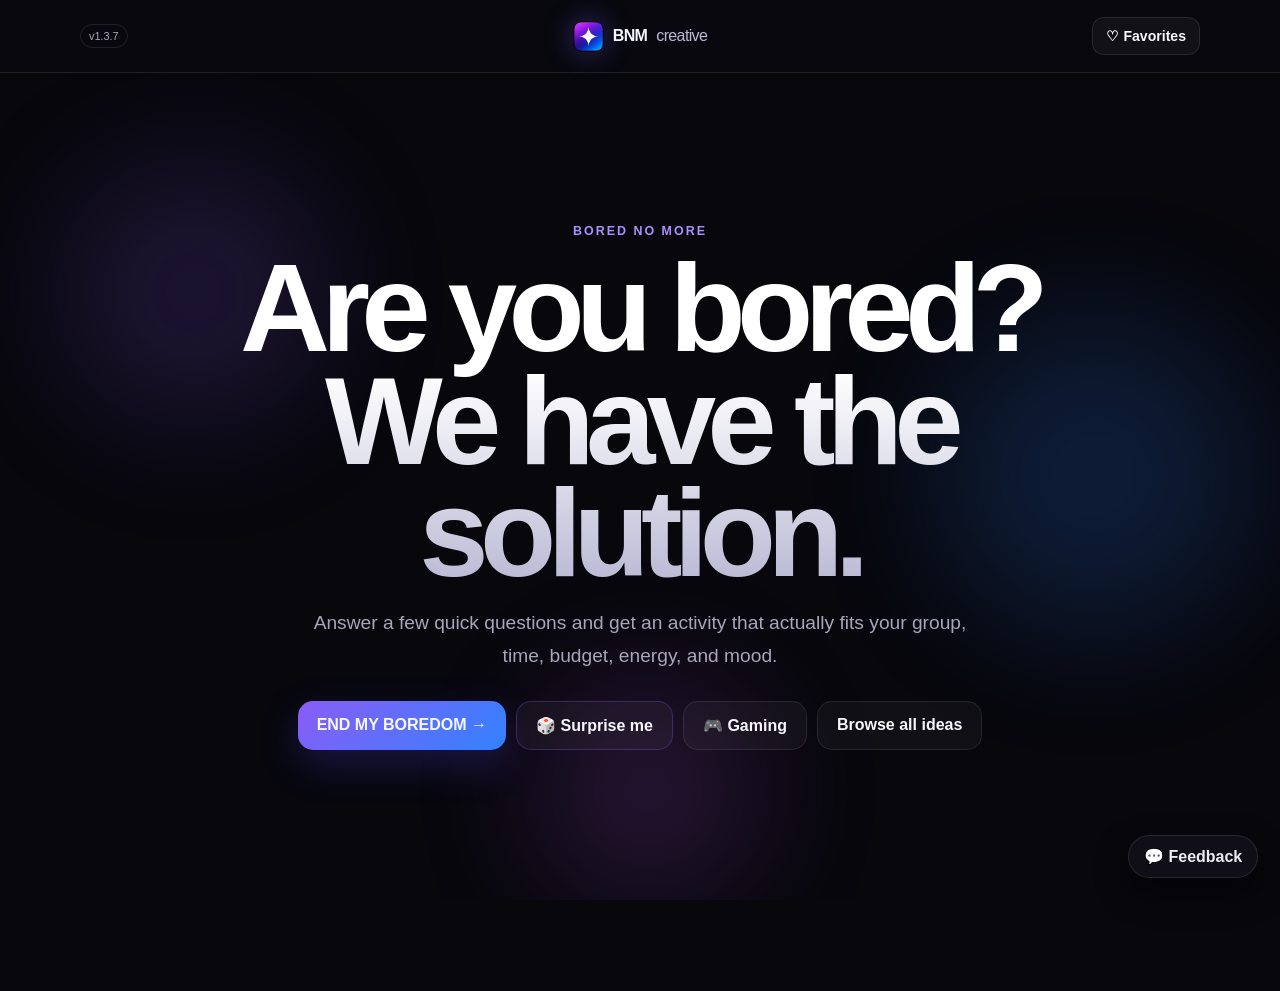
==== commit d5796e29: "Add files via upload" ====
--- a/index.html
+++ b/index.html
@@ -5,13 +5,13 @@
   <meta name="viewport" content="width=device-width,initial-scale=1">
   <meta name="description" content="BNMcreative helps you spend less time scrolling and more time living.">
   <title>BNMcreative — Bored No More</title>
-  <link rel="icon" href="assets/favicon.ico?v=1.3.6" sizes="any">
-  <link rel="icon" type="image/png" sizes="32x32" href="assets/favicon-32.png?v=1.3.6">
-  <link rel="apple-touch-icon" href="assets/favicon-192.png?v=1.3.6">
-  <link rel="stylesheet" href="css/variables.css?v=1.3.6">
-  <link rel="stylesheet" href="css/base.css?v=1.3.6">
-  <link rel="stylesheet" href="css/components.css?v=1.3.6">
-  <link rel="stylesheet" href="css/pages.css?v=1.3.6">
+  <link rel="icon" href="assets/favicon.ico?v=1.3.7" sizes="any">
+  <link rel="icon" type="image/png" sizes="32x32" href="assets/favicon-32.png?v=1.3.7">
+  <link rel="apple-touch-icon" href="assets/favicon-192.png?v=1.3.7">
+  <link rel="stylesheet" href="css/variables.css?v=1.3.7">
+  <link rel="stylesheet" href="css/base.css?v=1.3.7">
+  <link rel="stylesheet" href="css/components.css?v=1.3.7">
+  <link rel="stylesheet" href="css/pages.css?v=1.3.7">
 
   <!-- Microsoft Clarity analytics -->
   <script type="text/javascript">
@@ -28,8 +28,8 @@
 
   <header class="site-header">
     <div class="container header-inner header-clean">
-      <span class="version header-version">v1.3.6</span>
-      <button class="logo btn-reset header-logo" id="logoHome" aria-label="Go home"><img class="logo-icon" src="assets/favicon-192.png?v=1.3.6" alt="">BNM<span>creative</span></button>
+      <span class="version header-version">v1.3.7</span>
+      <button class="logo btn-reset header-logo" id="logoHome" aria-label="Go home"><img class="logo-icon" src="assets/favicon-192.png?v=1.3.7" alt="">BNM<span>creative</span></button>
       <div class="nav-actions header-favorites"><button class="btn btn-ghost btn-small" id="favoritesNav">♡ <span class="label">Favorites</span></button></div>
     </div>
   </header>
@@ -126,7 +126,35 @@
     </section>
 
 
-    <section id="gaming" class="hidden"><div class="browse-wrap gaming-wrap"><div class="section-topbar"><button class="section-back-btn" id="gamingBack">← <span>Back</span></button><div class="section-topbar-label">BNM Gaming</div></div><div class="browse-head"><div><div class="eyebrow">BNM Gaming</div><h1>Stop deciding. Start playing.</h1><p>Pick a game. BNM gives you the challenge.</p></div><button class="btn btn-ghost" id="gamingRandom">🎲 Decide for us</button></div><div class="game-picker" id="gamePicker"></div><div id="gamingResult"></div></div></section>
+    <section id="gaming" class="hidden">
+      <div class="browse-wrap gaming-wrap">
+        <div class="section-topbar">
+          <button class="section-back-btn" id="gamingBack">← <span>Back</span></button>
+          <div class="section-topbar-label">BNM Gaming</div>
+        </div>
+        <div class="browse-head">
+          <div>
+            <div class="eyebrow">BNM Gaming</div>
+            <h1>Stop deciding. Start playing.</h1>
+            <p>Pick a game and BNM will choose a challenge — or browse them yourself.</p>
+          </div>
+          <button class="btn btn-ghost" id="gamingRandom">🎲 Decide for us</button>
+        </div>
+        <div class="game-picker" id="gamePicker"></div>
+        <div class="gaming-toolbar hidden" id="gamingToolbar">
+          <button class="btn btn-ghost" id="gamingBrowseAll">Browse all challenges</button>
+        </div>
+        <div id="gamingResult"></div>
+        <div class="gaming-all hidden" id="gamingAll">
+          <div class="gaming-all-head">
+            <h2 id="gamingAllTitle">All challenges</h2>
+            <button class="btn btn-ghost btn-small" id="gamingAllClose">Close list</button>
+          </div>
+          <div class="gaming-all-grid" id="gamingAllGrid"></div>
+        </div>
+      </div>
+    </section>
+
     <section id="quickSetup" class="hidden"><div class="results-wrap"><div class="section-topbar"><button class="section-back-btn" id="quickSetupBack">← <span>Back</span></button><div class="section-topbar-label">BNM Setup</div></div><div class="results-head"><div class="eyebrow">Zero-Setup</div><h1 id="quickSetupTitle">Game ready.</h1><p>BNM handled the planning. You just play.</p></div><div id="quickSetupCard"></div></div></section>
     <section id="favorites" class="hidden">
       <div class="browse-wrap">
@@ -180,16 +208,16 @@
     </section>
   </main>
 
-  <script src="data/activities.js?v=1.3.6"></script>
-  <script src="data/featured.js?v=1.3.6"></script>
-  <script src="js/personality.js?v=1.3.6"></script>
-  <script src="js/matching.js?v=1.3.6"></script>
-  <script src="js/cards.js?v=1.3.6"></script>
-  <script src="js/questionnaire.js?v=1.3.6"></script>
-  <script src="js/browse.js?v=1.3.6"></script>
-  <script src="js/storage.js?v=1.3.6"></script><script src="data/game-challenges.js?v=1.3.6"></script><script src="js/gaming.js?v=1.3.6"></script><script src="js/zero-setup.js?v=1.3.6"></script>
-  <script src="js/adventure.js?v=1.3.6"></script>
-  <script src="js/app.js?v=1.3.6"></script>
+  <script src="data/activities.js?v=1.3.7"></script>
+  <script src="data/featured.js?v=1.3.7"></script>
+  <script src="js/personality.js?v=1.3.7"></script>
+  <script src="js/matching.js?v=1.3.7"></script>
+  <script src="js/cards.js?v=1.3.7"></script>
+  <script src="js/questionnaire.js?v=1.3.7"></script>
+  <script src="js/browse.js?v=1.3.7"></script>
+  <script src="js/storage.js?v=1.3.7"></script><script src="data/game-challenges.js?v=1.3.7"></script><script src="js/gaming.js?v=1.3.7"></script><script src="js/zero-setup.js?v=1.3.7"></script>
+  <script src="js/adventure.js?v=1.3.7"></script>
+  <script src="js/app.js?v=1.3.7"></script>
 
 <button class="feedback-fab" id="feedbackFab" type="button">💬 <strong>Feedback</strong></button>
 <div class="feedback-overlay hidden" id="feedbackOverlay" aria-hidden="true">
@@ -203,6 +231,6 @@
   <button class="feedback-later" id="feedbackLater" type="button">Maybe later</button>
  </div>
 </div>
-<script src="js/feedback.js?v=1.3.6"></script>
+<script src="js/feedback.js?v=1.3.7"></script>
 </body>
 </html>
--- a/css/components.css
+++ b/css/components.css
@@ -155,3 +155,27 @@
 .compact-game-card{margin:0!important;max-width:none!important}
 .compact-game-card h2{font-size:clamp(1.5rem,3vw,2.2rem)!important}
 @media(max-width:800px){.gaming-all-grid{grid-template-columns:1fr}.gaming-toolbar{justify-content:stretch}.gaming-toolbar .btn{width:100%}}
+
+/* v1.3.7 feedback CTA cleanup */
+.feedback-go{
+  display:flex!important;
+  width:min(320px,100%)!important;
+  margin:18px auto 0!important;
+  box-sizing:border-box;
+  justify-content:center!important;
+  align-items:center;
+  overflow:hidden!important;
+  position:relative;
+  isolation:isolate;
+}
+.feedback-go:after{
+  inset:0!important;
+  border-radius:inherit!important;
+  transform:translateX(-125%)!important;
+  clip-path:inset(0 round 15px);
+}
+.feedback-go:hover:after{transform:translateX(125%)!important}
+.feedback-later{text-align:center}
+.feedback-fab{overflow:hidden!important}
+.feedback-fab:before{left:-42%!important;width:34%!important}
+.feedback-fab:hover:before{left:108%!important}
